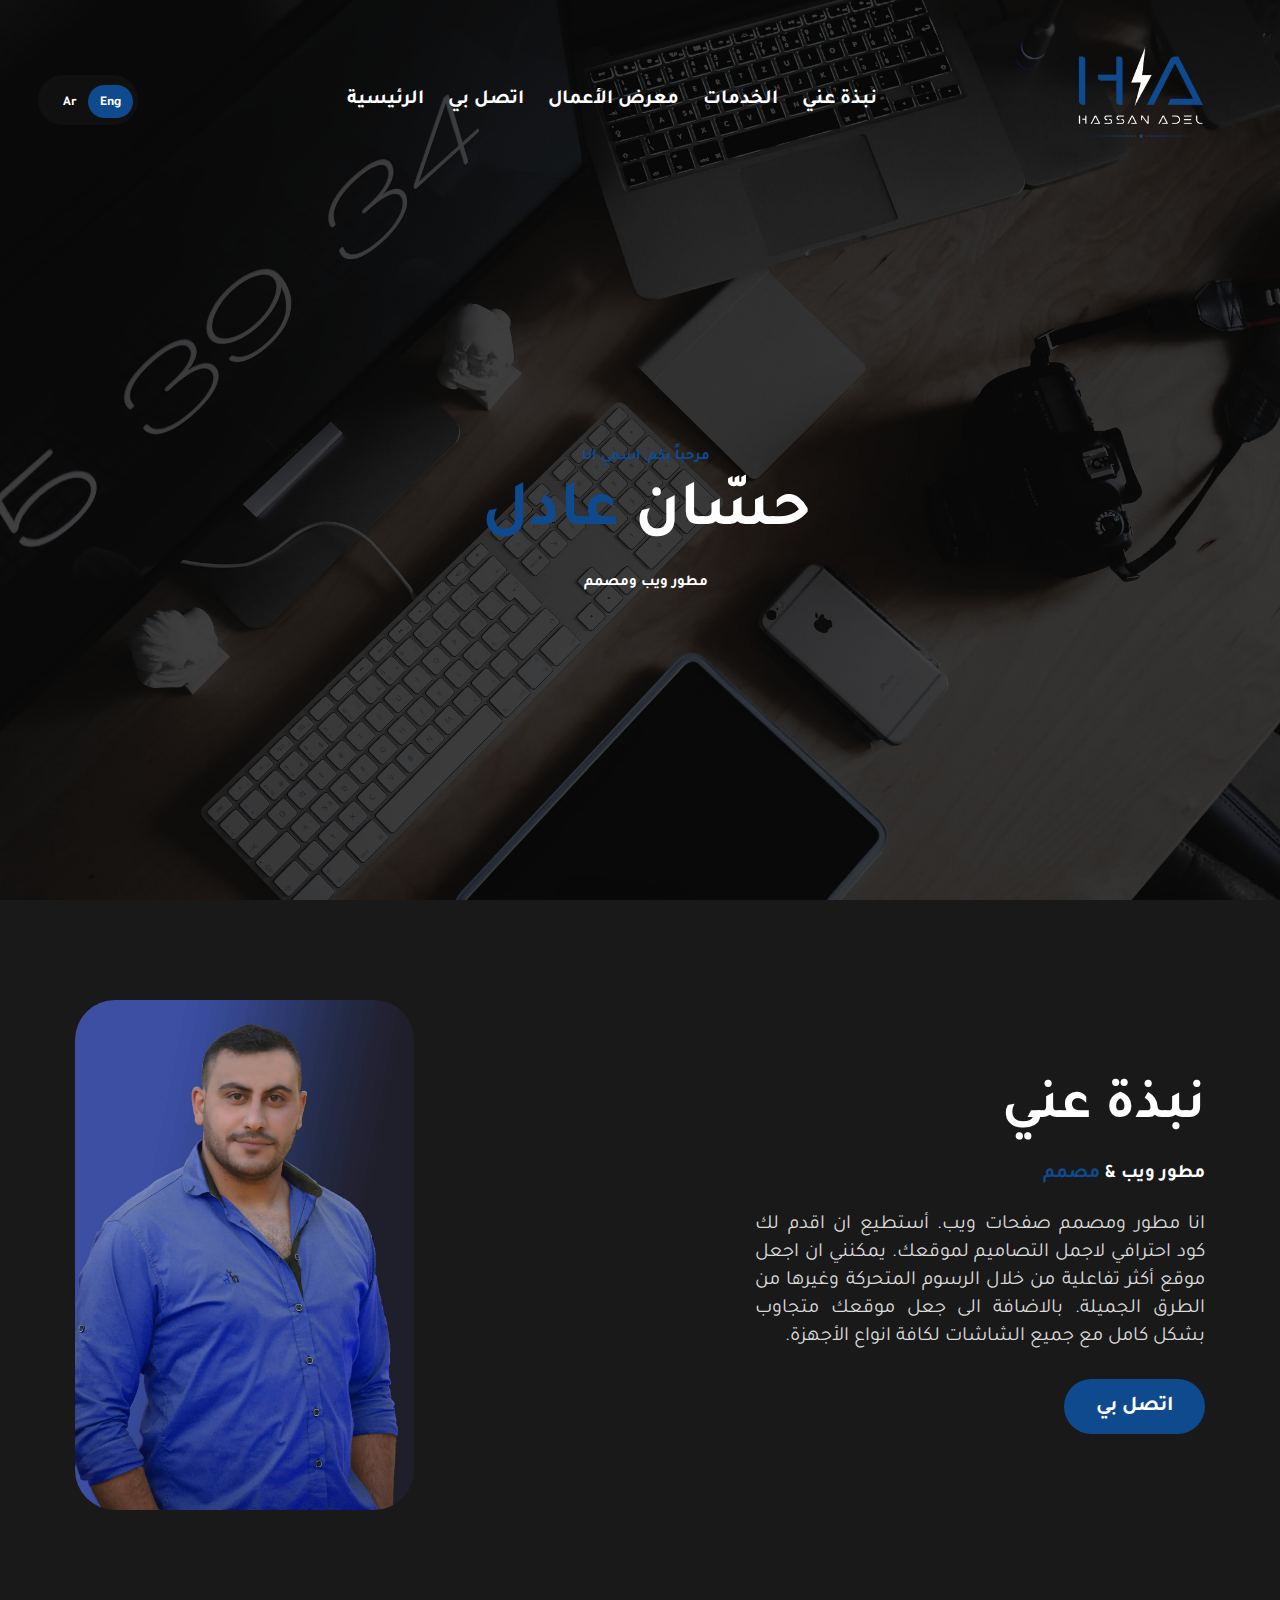
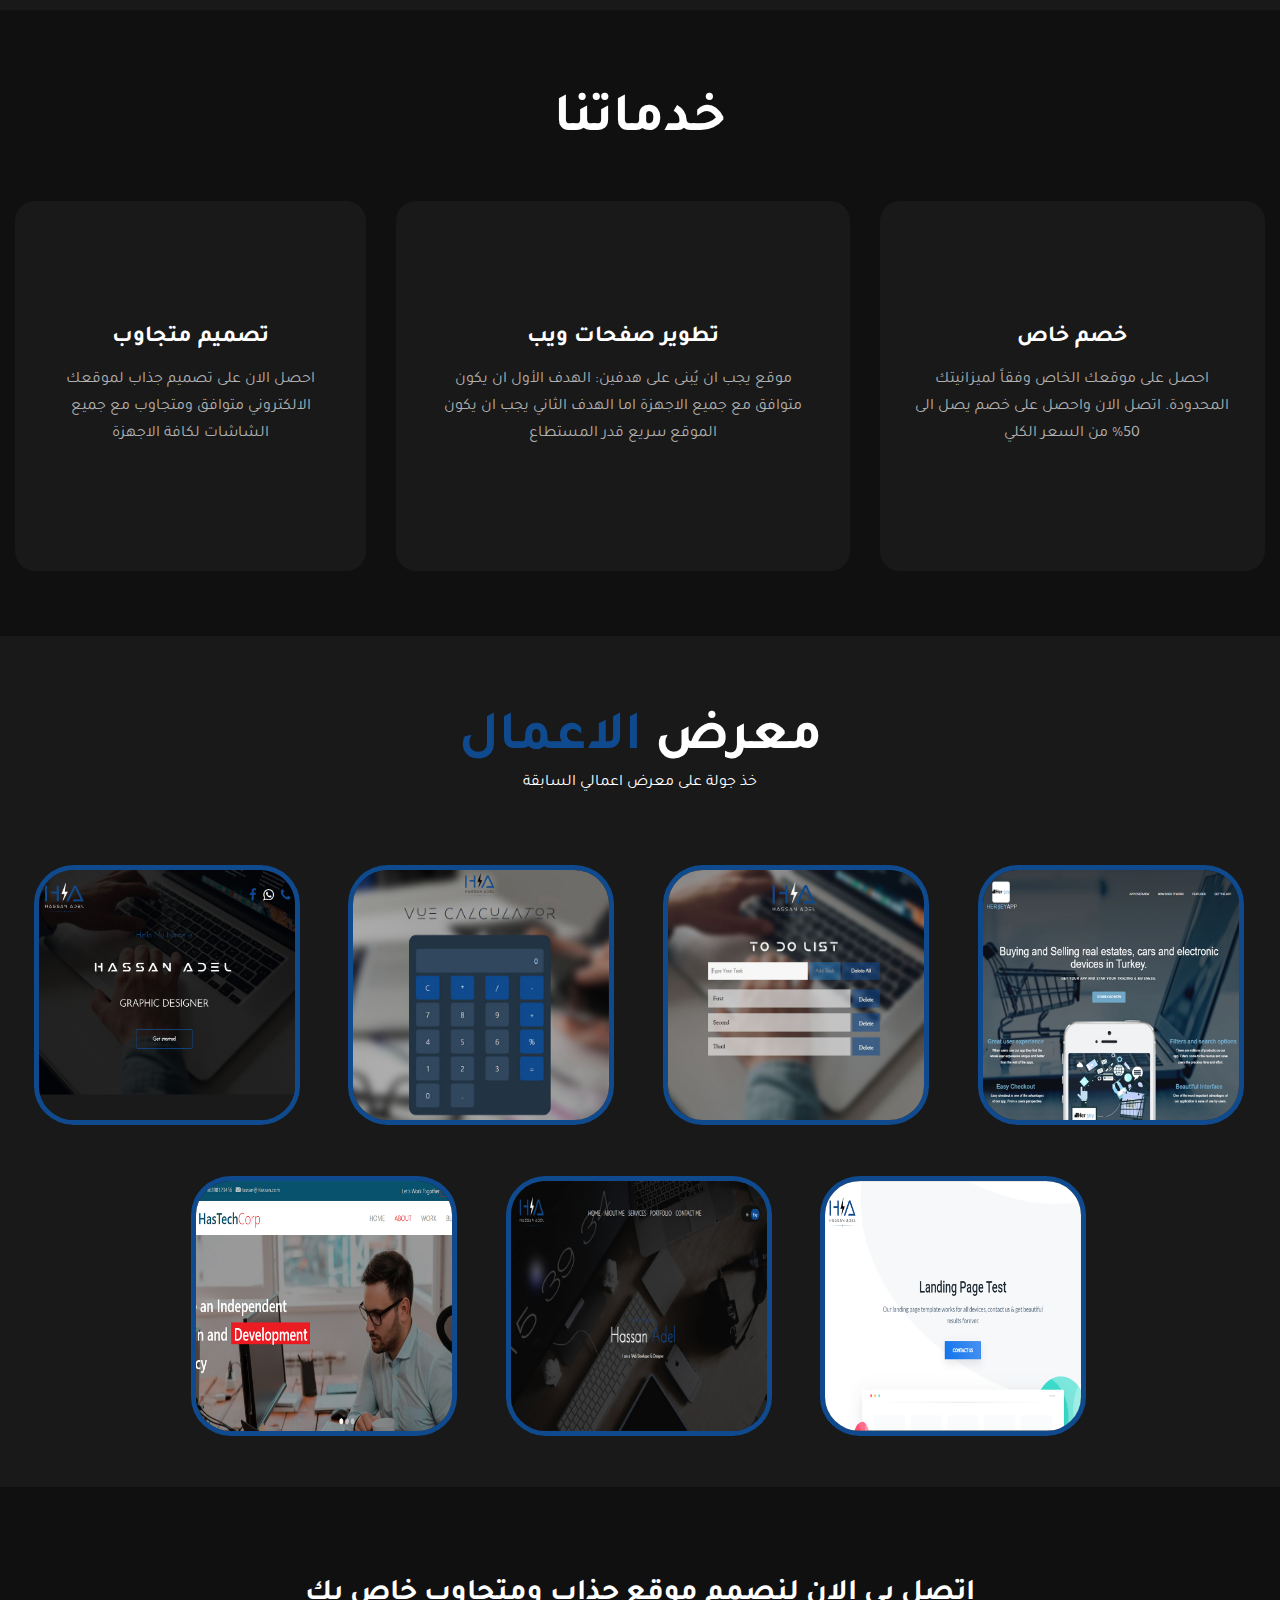
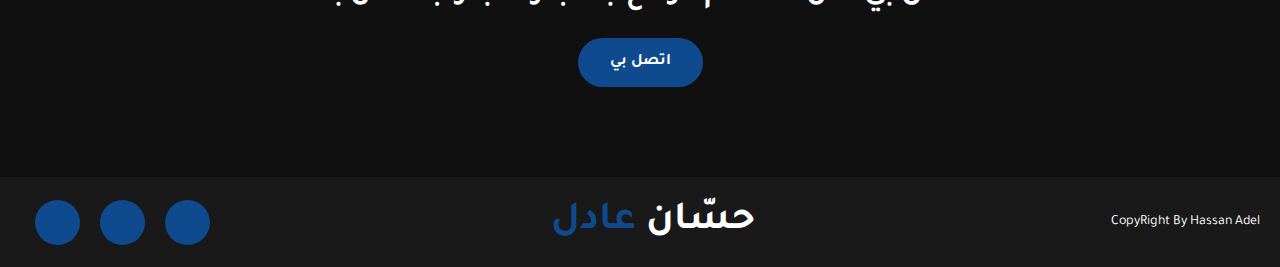
==== index ar.html @ 1bf3a761 "Deploy 1" ====
<!DOCTYPE html>
<html lang="en">

<head>
    <meta charset="UTF-8" />
    <meta http-equiv="X-UA-Compatible" content="IE=edge" />
    <meta name="viewport" content="width=device-width, initial-scale=1.0" />
    <link rel="icon" type="image/x-icon" href="./img/15.png" />
    <title>حسّان عادل</title>
    <link rel="stylesheet" href="css/main ar.css" />
    <link rel="stylesheet" href="https://cdnjs.cloudflare.com/ajax/libs/font-awesome/6.1.1/css/all.min.css" integrity="sha512-KfkfwYDsLkIlwQp6LFnl8zNdLGxu9YAA1QvwINks4PhcElQSvqcyVLLD9aMhXd13uQjoXtEKNosOWaZqXgel0g==" crossorigin="anonymous" referrerpolicy="no-referrer"
    />
    <link rel="preconnect" href="https://fonts.googleapis.com" />
    <link rel="preconnect" href="https://fonts.gstatic.com" crossorigin />
    <link href="https://fonts.googleapis.com/css2?family=Josefin+Sans:ital,wght@0,100;1,200&family=Oxanium:wght@800&display=swap" rel="stylesheet" />
    <link href="https://fonts.googleapis.com/css2?family=Amiri&family=Josefin+Sans:ital,wght@0,100;1,200&family=Oxanium:wght@800&display=swap" rel="stylesheet">
    <link href="https://fonts.googleapis.com/css2?family=Amiri&family=Josefin+Sans:ital,wght@0,100;1,200&family=Oxanium:wght@800&family=Tajawal:wght@200&display=swap" rel="stylesheet">
</head>

<body>
    <button class="upButton"><i class="fa-solid fa-angle-up"></i></button>
    <!---Start Navbar Section-->
    <div class="container">
        <!-- <img src="img/4.jpg"> -->
        <div class="con-img"></div>
        <div class="navbar">

        <!--Hovering-->
            <script>
                for (let i = 1; i <= 500; i++) {
                    let box = document.createElement("span");
                    document.querySelector(".container").appendChild(box);
                }
            </script>
            <nav class="nav ">
              <!--Language-->
              <span class="switch-lang wow fadeInDown" data-wow-delay="1s">
                <input type="checkbox" id="switcher" />
                <label for="switcher"></label>
              </span>
      
           <!--Laptop Menu-->
              <ul class="bar-menu hidden wow fadeInDown" data-wow-delay="1s">
                <li><a href="#">الرئيسية</a></li>
                <li><a href="#contact">اتصل بي</a></li>
                <li><a href="#portfolio">معرض الأعمال</a></li>
                <li><a href="#service">الخدمات</a></li>
                <li><a href="#about">نبذة عني</a></li>
              </ul>
      
              <!--Image-->
              <img src="./img/15.png" style="width: 150px;" alt="logo" class="wow fadeInDown " data-wow-delay="1s">
      
              <!--Menu Button-->
              <input type="checkbox" id="check" />
              <label for="check" class="checkbtn ">
             <i class="fa-solid fa-bars wow fadeInRight" data-wow-delay="1s"></i>
            </label>
      
            <!--Mobile Menu-->
            <ul class="bar-menu hidden2 wow fadeInDown" data-wow-delay="1s">
              <li><a href="#">الرئيسية</a></li>
              <li><a href="#contact">اتصل بي</a></li>
              <li><a href="#portfolio">معرض الأعمال</a></li>
              <li><a href="#service">الخدمات</a></li>
              <li><a href="#about">نبذة عني</a></li>
                <li>
                  <div class="social">
                    <a href="https://www.facebook.com/profile.php?id=100081664762786" target="_blank"><i
                        class="fa-brands fa-facebook-f"></i></a>
                    <a href="https://api.whatsapp.com/send?phone=963982578700 " target="_blank"><i
                        class="fa-brands fa-whatsapp"></i></a>
                    <a href="https://t.me/Hassan3886 "><i class="fa-brands fa-telegram"></i></a>
                  </div>
                </li>
              </ul>
            </nav>
      
            <div class="content">
                <h4>مرحباً بكم, اسمي انا</h4>
                <h1>حسّان <span>عادل</span></h1>
                <h3> مطور ويب ومصمم</h3>
            </div>
        </div>
    </div>
    <!--End Navbar Section-->
    <!--Start About Section-->
    <section class="about" id="about">
        <div class="main">
            <img src="img/about ar.jpeg   " alt="photo " />
            <div class="about-text">
                <h2>نبذة عني</h2>
                <h5>مطور ويب & <span>مصمم</span></h5>
                <p>
                    انا مطور ومصمم صفحات ويب. أستطيع ان اقدم لك كود احترافي لاجمل التصاميم لموقعك. يمكنني ان اجعل موقع أكثر تفاعلية من خلال الرسوم المتحركة وغيرها من الطرق الجميلة. بالاضافة الى جعل موقعك متجاوب بشكل كامل مع جميع الشاشات لكافة انواع الأجهزة.
                </p>
                <button type="button ">
                    <a href="https://t.me/Hassan3886" target="">اتصل بي</a>
                </button>
            </div>
        </div>
    </section>
    <!--End About Section-->
    <!--Start Service Section-->
    <div class="service" id="service">
        <div class="title">
            <h2>خدماتنا </h2>
        </div>
        <div class="box">
            <div class="card">
                <i class="fa-solid fa-mobile-screen"></i>
                <h5>تصميم متجاوب</h5>
                <div class="pra">
                    <p>
                        احصل الان على تصميم جذاب لموقعك الالكتروني متوافق ومتجاوب مع جميع الشاشات لكافة الاجهزة
                    </p>
                    <!-- <p style="text-align: center">
                        <a href="# " class="button">اقرأ المزيد</a>
                    </p> -->
                </div>
            </div>
            <div class="card">
                <i class="fa-solid fa-user"></i>
                <h5>تطوير صفحات ويب</h5>
                <div class="pra">
                    <p>
                        موقع يجب ان يُبنى على هدفين: الهدف الأول ان يكون متوافق مع جميع الاجهزة اما الهدف الثاني يجب ان يكون الموقع سريع قدر المستطاع </p>
                    <!-- <p style="text-align: center">
                        <a href="# " class="button">اقرأ المزيد</a>
                    </p> -->
                </div>
            </div>
            <div class="card">
                <i class="fa-solid fa-dollar-sign"></i>
                <h5>خصم خاص </h5>
                <div class="pra">
                    <p>
                        احصل على موقعك الخاص وفقاً لميزانيتك المحدودة. اتصل الان واحصل على خصم يصل الى 50% من السعر الكلي
                    </p>
                    <!-- <p style="text-align: center">
                        <a href="# " class="button">اقرأ المزيد</a>
                    </p> -->
                </div>
            </div>
        </div>
    </div>
    <!--End Service Section-->
    <!-- Start portfolio -->
    <div class="portfolio" id="portfolio">
        <div class="folio-container">
            <div class="main-heading">
                <h2>معرض <span>الاعمال</span></h2>
                <p>خذ جولة على معرض اعمالي السابقة</p>
            </div>

            <div class="imgs-container">
                <div class="folio-box">
                <div class="overlay"></div>
                <img src="img/a1.jpg" />
                <a href="https://hassanadel-47.github.io/GraphicPortfolio/" target="_blank" class="caption">
                  <!-- <a href="#">Hello</a> -->
                  <h4>My Garaphic Portfolio</h4>
                  <p><i class="fa-solid fa-heart"></i></p>
                </a>
              </div>
              <div class="folio-box">
                <img src="img/a2.jpg" />
                <div class="overlay"></div>
                <a href="https://stupendous-lollipop-8db41b.netlify.app/" target="_blank" class="caption">
                  <h4>Vue Calculator</h4>
                  <p><i class="fa-solid fa-heart"></i></p>
                </a>
              </div>
              <div class="folio-box">
                <img src="img/a3.png" />
                <div class="overlay"></div>
      
                <a href="https://idyllic-choux-43230e.netlify.app"  target="_blank" class="caption">
                  <h4>Vue To-Do List</h4>
                  <p><i class="fa-solid fa-heart"></i></p>
                </a>
              </div>
              <div class="folio-box">
                <div class="overlay"></div>
                <img src="img/a4.png" />
                <a href="https://hassanadel-47.github.io/HERSEYAPP/"target="_blank" class="caption">
                  <h4>HERSEYAPP Website</h4>
                  <p><i class="fa-solid fa-heart"></i></p>
                </a>
              </div>
              <div class="folio-box">
                <div class="overlay"></div>
                <img src="img/a5.jpg" />
                <a href="https://hassanadel-47.github.io/Bootstrap-Site/" target="_blank"class="caption">
                  <h4>Bootstrap Website</h4>
                  <p><i class="fa-solid fa-heart"></i></p>
                </a>
              </div>
              <div class="folio-box">
                <div class="overlay"></div>
                <img src="img/a7.jpg" />
                <a href="#" class="caption">
                  <h4>MY Web Portfolio</h4>
                  <p><i class="fa-solid fa-heart"></i></p>
                </a>
              </div>
              <div class="folio-box">
                <div class="overlay"></div>
                <img src="img/a6.png" />
                <a href="https://hassanadel-47.github.io/Landing_Page_One/" target="_blank"class="caption">
                  <h4>Landing Page</h4>
                  <p><i class="fa-solid fa-heart"></i></p>
                </a>
              </div>
           <!--   <div class="folio-box">
                <div class="overlay"></div>
                <img src="img/a8.png" />
                <a href="#" class="caption">
                  <h4>Instrucable Website</h4>
                  <p>Website</p>
                </a>
              </div> -->
            </div>
          </div>
          <!-- End portfolio -->
        <!--Start Contact ME Section-->
        <div class="contact-me" id="contact">
            <p>اتصل بي الان لنصمم موقع جذاب ومتجاوب خاص بك</p>
            <a href="https://t.me/Hassan3886 " target="_blank" class="button-two">اتصل بي</a
      >
    </div>
    <!--End Contact ME Section-->
    <!--Start footer Section-->
    <footer>
        <!-- <p>For More Information Please Contact Me:</p> -->
        <!-- <div class="socialicon"> -->
        <div class="social">
            <a
            href="https://www.facebook.com/profile.php?id=100081664762786"
            target="_blank"
            ><i class="fa-brands fa-facebook-f"></i
                ></a>
            <a href="https://api.whatsapp.com/send?phone=963982578700 " target="_blank"><i class="fa-brands fa-whatsapp"></i
                    ></a>
            <a href="https://t.me/Hassan3886 "><i class="fa-brands fa-telegram"></i
                        ></a>
        </div>
        <p class="Hassan">حسّان <span>عادل</span></p>
        <p class="end">
            CopyRight <span><i class="fa-solid fa-copyright"></i></span> By Hassan Adel
        </p>
        <!-- </div> -->
        </footer>
        <!--End footer Section-->
</body>
<script src="js/main.js"></script>

</html>
---- css/main ar.css ----
* {
  padding: 0;
  margin: 0;
  font-family: "Tajawal", sans-serif;
  box-shadow: border-box;
}

.loader-wrapper {
  width: 100%;
  height: 100%;
  position: absolute;
  top: 0;
  left: 0;
  background-color: #191919;
  display: flex;
  flex-direction: column;
  justify-content: center;
  align-items: center;
  align-content: center;
  z-index: 9999;
}
.loader {
  animation: zoom-in-zoom-out 10s infinite ease-in-out;
}

.loader-text {
  color: white;
  font-size: 40px;
  margin-top: -30px;
}
.loader img {
  display: inline-block;
  width: 250px;
  height: 250px;
  position: relative;
  background-image: url("/img/15.png");
  z-index: 9999;
}

@keyframes zoom-in-zoom-out {
  0% {
    transform: scale(1, 1);
  }
  50% {
    transform: scale(1.3, 1.3);
  }
  100% {
    transform: scale(1, 1);
  }
}
.upButton {
  width: 50px;
  height: 50px;
  position: fixed;
  color: white;
  background-color: #104a8e8f;
  border-radius: 30px;
  border: 1px solid rgba(206, 206, 206, 0.39);
  top: 75%;
  left: 85%;
  cursor: pointer;
  z-index: 5;
  display: none;
  transition: 0.5s;
}

.upButton:hover {
  transform: scale(1.1);
}

/* End Navbar Section */

.container {
  position: relative;
  width: 100%;
  height: 100vh;
  display: flex;
  justify-content: center;
  align-items: center;
  flex-wrap: wrap;
  background: url(../img/4.jpg);
  background-size: cover;
  background-position: center;
  overflow: hidden;
}

.container .con-img {
  background-image: url(../img/4.jpg);
  background-size: cover;
  background-position: center;
  background-attachment: fixed;
  width: 100vw;
  height: 100vh;
  position: absolute;
}

.container > span {
  width: 2vw;
  height: 4vh;
  position: relative;
  /* background-color: red; */
  padding: 10px;
  display: flex;
  justify-content: center;
  align-items: center;
}

.container > span:hover::before {
  display: block;
  transition: 0s;
  height: 75%;
  width: 75%;
  background-color: white;
  box-shadow: 0px 15px 0px blue;
  opacity: 1;
  z-index: 5;
  filter: blur(25px);
}

.container > span::before {
  content: "";
  filter: blur(50px);
  position: absolute;
  height: 150%;
  width: 150%;
  border-radius: 50%;
  transition: 2.5s;
}

.container .navbar {
  position: absolute;
  top: 0;
  width: 100vw;
  height: 100vh;
  background-size: cover;
  background-position: center;
}

.container .navbar .nav {
  display: flex;
  align-items: center;
  justify-content: space-between;
  padding-top: 25px;
  padding-left: 3%;
  padding-right: 5%;
}

.switch-lang {
  position: relative;
  width: 100px;
  height: 50px;
  border-radius: 25px;
  z-index: 3;
  cursor: pointer;
}

.switch-lang input {
  width: 100px;
  height: 50px;
  cursor: pointer;
  appearance: none;
  border-radius: 25px;
  background: #191919;
  outline: none;
}

.switch-lang input::before,
.switch-lang input::after {
  z-index: 11;
  position: absolute;
  top: 56%;
  transform: translateY(-50%);
  font-weight: bolder;
}

.switch-lang input::before {
  content: "Eng";
  right: 17px;
}

.switch-lang input::after {
  content: "Ar";
  left: 25px;
}

.switch-lang input:checked {
  background: #104a8e;
}

.switch-lang label {
  z-index: 10;
  position: absolute;
  top: 10px;
  bottom: 4px;
  border-radius: 20px;
}

.switch-lang input:checked::after,
.switch-lang input:checked::before {
  color: white;
  transition: color 0.5s;
}

.switch-lang input:checked + label {
  left: 10px;
  right: 45px;
  background-color: #101010;
  transition: left 0.5s, right 0.4s 0.2s;
  bottom: 7px;
}

.switch-lang input:not(:checked) {
  background: #101010;
  transition: background 0.4s;
}

.switch-lang input:not(:checked)::before {
  color: white;
  transition: color 0.5s;
}

.switch-lang input:not(:checked)::after {
  color: white;
  transition: color 0.5s 0.2s;
}

.switch-lang input:not(:checked) + label {
  left: 50px;
  right: 5px;
  background: #104a8e;
  transition: left 0.4s 0.2s, right 0.5s, background 0.35s;
  bottom: 7px;
}

.container .navbar .nav .logo {
  color: white;
  font-size: 35px;
  letter-spacing: 1px;
  cursor: pointer;
  z-index: 3;
}

.navbar .logo span {
  color: #104a8e;
}

.checkbtn {
  font-size: 30px;
  color: white;
  float: right;
  cursor: pointer;
  display: none;
  z-index: 9;
}

#check {
  display: none;
}

#check:checked ~ ul {
  left: 0;
}

.navbar .nav .bar-menu li {
  list-style-type: none;
  display: inline-block;
}

.navbar .nav .bar-menu li a {
  color: white;
  text-decoration: none;
  font-weight: bold;
  text-transform: uppercase;
  font-size: 15px;
}

.navbar .nav .bar-menu li a:hover {
  color: #104a8e;
  transition: 0.5s;
}
.navbar .nav .hidden li a {
  margin-left: 20px;
}
.container .social {
  display: none;
}

.navbar .content {
  width: 50%;
  height: 200px;
  display: flex;
  flex-direction: column;
  flex-direction: column;
  justify-content: center;
  align-self: center;
  text-align: center;
  position: relative;
  top: 30%;
  margin-left: 25%;
}

.navbar .content h1 {
  color: white;
  margin: 10px 0px 20px;
  font-size: 65px;
}

.navbar .content h1 span {
  color: #104a8e;
}

.navbar .content h3 {
  color: white;
  font-size: 17px;
  margin-bottom: 50px;
}

.navbar .content h4 {
  color: #104a8e;
  font-size: 17px;
}
.viewed div {
  font-size: 25px;
  color: white;
}
.viewed div span {
  color: #104a8e;
  font-weight: bold;
}

/* End Navbar Section */

/* Stat About Section */

.about {
  width: 100%;
  padding: 100px 0px;
  background-color: #191919;
  direction: rtl;
}

.about img {
  height: 80%;
  width: 30%;
  margin-right: 8%;
  border-radius: 40px;
}

.about-text {
  width: 550px;
}

.about .main {
  width: 1130px;
  max-width: 95%;
  margin: 0 auto;
  display: flex;
  align-items: center;
  justify-content: space-between;
  flex-direction: row-reverse;
}

.about-text h2 {
  color: white;
  font-size: 55px;
  text-transform: capitalize;
  margin-bottom: 20px;
}

.about-text h5 {
  color: white;
  letter-spacing: 2px;
  font-size: 19px;
  margin-bottom: 25px;
  text-transform: capitalize;
}

.about-text h5 span {
  color: #104a8e;
}

.about-text p {
  color: rgb(219 219 219);
  letter-spacing: 1px;
  line-height: 28px;
  font-size: 20px;
  margin-bottom: 28px;
  text-align: justify;
}

.about button {
  background-color: #104a8e;
  color: white;
  text-decoration: none;
  border: 2px solid transparent;
  font-weight: bold;
  padding: 13px 30px;
  border-radius: 30px;
  font-size: 21px;
  transition: 0.4s;
  cursor: pointer;
}

.about button a {
  color: white;
  text-decoration: none;
}

.about button:hover {
  background-color: #191919;
  border: 2px solid #104a8e;
  transform: scale(1.2);
}

/* End About Section */

/* Start Service Section */

.service {
  display: flex;
  flex-direction: column;
  flex-wrap: wrap;
  justify-content: center;
  align-items: center;
  background: #101010;
  width: 100%;
  padding: 50px 0px;
}

.title h2 {
  color: white;
  font-size: 55px;
  margin: 30px auto;
  text-align: center;
}

.title h2 span {
  color: #104a8e;
}

.box {
  display: flex;
  flex-direction: row;
  justify-content: center;
  min-height: 400px;
}

.card {
  padding: 20px 35px;
  display: flex;
  flex-direction: column;
  justify-content: center;
  align-items: center;
  background: #191919;
  border-radius: 20px;
  margin: 15px;
  position: relative;
  overflow: visible;
  text-align: center;
}

.card i {
  font-size: 50px;
  display: block;
  text-align: center;
  margin-bottom: 25px;
  color: #104a8e;
}

.card h5 {
  color: white;
  font-size: 23px;
  margin-bottom: 15px;
}

.pra p {
  color: rgb(177, 177, 177);
  font-size: 16px;
  line-height: 27px;
  margin-bottom: 25px;
}

.card .button {
  background-color: #104a8e;
  color: white;
  text-decoration: none;
  border: 2px solid transparent;
  font-weight: bold;
  padding: 13px 30px;
  border-radius: 30px;
  transition: 0.4s;
}

.card .button:hover {
  background-color: transparent;
  border: 2px solid #104a8e;
  cursor: pointer;
}

/* End Service Section */

/* Start portfolio */

.folio-container {
  background: #191919;
  display: flex;
  justify-content: center;
  flex-direction: column;
  align-items: center;
}

.folio-container .main-heading {
  display: flex;
  justify-content: center;
  flex-direction: column;
  align-items: center;
}

.folio-container h2 {
  margin-top: 8vh;
  color: white;
  font-size: 55px;
}

.folio-container h2 span {
  color: #104a8e;
}

.folio-container p {
  color: white;
  margin-bottom: 8vh;
}

.portfolio .imgs-container {
  display: flex;
  flex-wrap: wrap;
  flex-direction: row;
  background-color: #191919;
  justify-content: center;
  align-items: center;
}

.portfolio .imgs-container .folio-box {
  width: 100%;
  overflow: hidden;
  position: relative;
  display: flex;
  margin-right: 2%;
  margin-left: 1.8vw;
  margin-bottom: 4%;
  cursor: pointer;
  border-radius: 15%;
  border: 5px solid #104a8e;
  flex-wrap: nowrap;
  align-content: center;
  justify-content: center;
  align-items: center;
}

.portfolio .imgs-container .folio-box:hover {
  transition: 0.5s;
  box-shadow: 0 0 0px 0px #fff, 0 0 20px 10px #104a8e, 0 0 10px 8px white;
}

.portfolio .imgs-container .folio-box img {
  width: 100%;
  height: 250px;
  transition: 0.5s;
}

.portfolio .imgs-container .folio-box .caption {
  position: absolute;
  background-color: #1b1a1ada;
  color: white;
  width: 100%;
  height: 100%;
  transition: 0.8s;
  text-decoration: none;
  display: flex;
  flex-direction: column;
  align-content: center;
  justify-content: space-evenly;
  align-items: center;
  top: 100%;
}

.portfolio .imgs-container .folio-box:hover .caption p {
  font-size: 30px;
  color: #104a8e;
  opacity: 0.5;
}
.portfolio .imgs-container .folio-box .caption p {
  font-size: 30px;
  color: #104a8e;
  opacity: 0.5;
}
.portfolio .imgs-container .folio-box:hover .caption {
  display: flex;
  top: 0%;
}
.portfolio .imgs-container .folio-box:hover .caption h4 {
  font-size: 20px;
  color: white;
}

/* End portfolio */

/* Start Contact Me Section */

.contact-me {
  width: 100%;
  height: 290px;
  background: #101010;
  display: flex;
  align-items: center;
  flex-direction: column;
  justify-content: center;
}

.contact-me p {
  color: white;
  font-size: 30px;
  font-weight: bold;
  margin-bottom: 25px;
}

.contact-me .button-two {
  background-color: #104a8e;
  color: white;
  text-decoration: none;
  border: 2px solid transparent;
  font-weight: bold;
  padding: 13px 30px;
  border-radius: 30px;
  transition: 0.4s;
  cursor: pointer;
}

.contact-me .button-two:hover {
  background-color: #191919;
  border: 2px solid #104a8e;
  transform: scale(1.2);
}

/* End Contact Me Section */

/* Start Footer Section */

footer {
  position: relative;
  width: 100%;
  height: 10vh;
  background: #191919;
  display: flex;
  flex-direction: row;
  justify-content: space-between;
  align-content: space-between;
  align-items: center;
}

footer p:nth-child(1) {
  font-size: 55px;
  /* margin-bottom: 20px; */
  font-weight: bold;
  color: #104a8e;
}

footer p:nth-child(2) {
  color: white;
  /* font-size: 15px; */
  text-align: center;
  margin-right: 25px;
}

.social {
  display: flex;
  justify-content: center;
  margin-left: 25px;
}

.social a {
  width: 45px;
  height: 45px;
  display: flex;
  align-items: center;
  justify-content: center;
  background: #104a8e;
  border-radius: 50%;
  margin: 0px 10px;
  color: white;
  text-decoration: none;
  font-size: 20px;
}

.social a:hover {
  transform: scale(1.3);
  transition: 0.4s;
}

.socialicon {
  display: flex;
  height: 50px;
  flex-direction: row;
  margin-bottom: 40px;
}

.Hassan {
  font-size: 40px;
  font-weight: bold;
}

.Hassan span {
  color: #104a8e;
}

.end {
  color: white;
  font-size: 14px;
  margin-right: 20px;
}

.both {
  background-color: red;
  display: flex;
  flex-direction: column;
}

/* End Footer Section */

@media (min-width: 100px) {
  .navbar .content {
    width: 75%;
    margin-left: 13%;
  }
  .content h1 {
    font-size: 48px !important;
  }
  .content h4 {
    font-size: 18px !important;
  }
  .content h3 {
    font-size: 18px !important;
  }
}

@media (min-width: 858px) {
  /* Start navbar */
  .nav .bar-menu li a {
    font-size: 20px !important;
  }
  .content h4 {
    font-size: 15px !important;
  }
  .content h1 {
    font-size: 65px !important;
  }
  .content h3 {
    font-size: 15px !important;
  }
  /* End navbar */
}

@media (max-width: 976px) {
  .hidden {
    display: none;
  }
  .upButton {
    width: 35px;
    height: 35px;
    top: 85%;
    left: 75%;
  }
  /*Start navbar */
  .checkbtn {
    display: block;
  }
  .content {
    display: none;
  }
  .nav {
    z-index: 8;
  }
  .nav img {
    width: 125px !important;
  }
  .nav .bar-menu {
    position: absolute;
    width: 100%;
    height: 100%;
    background: rgba(16, 16, 16);
    top: 0px;
    left: -100%;
    display: flex;
    flex-direction: column;
    text-align: center;
    transition: all 1s;
    overflow: hidden;
    justify-content: space-evenly;
    z-index: 8;
  }
  .nav ul li {
    display: block;
    /* margin-bottom: 5%; */
  }
  .nav ul li a {
    font-size: 20px !important;
  }
  .nav .social {
    margin-bottom: 17px !important;
    margin-left: 8px !important;
  }
  /*Start About */
  .about {
    text-align: center;
  }
  .about .main {
    align-items: center;
    display: flex;
    flex-direction: column-reverse;
    flex-wrap: nowrap;
    justify-content: center;
    align-content: center;
  }
  .about img {
    width: 350px;
    margin-right: 0;
    margin-top: 20px;
  }
  .about h2 {
    font-size: 50px;
  }
  .about h5 {
    font-size: 26px;
  }
  .about p {
    font-size: 20px;
    text-align: justify;
  }
  .container .social {
    display: flex !important;
    justify-content: center;
    display: block;
  }
  /*End About */
  /* Start Service */
  .service {
    display: flex;
    flex-direction: column;
    text-align: center;
    justify-content: center;
    align-items: center;
    flex-flow: column;
  }
  .service .box {
    display: flex;
    justify-content: center;
    flex-direction: column;
  }
  .title h2 {
    font-size: 50px;
  }
  /* End Service */
  /* Start portfolio */

  /* End portfolio */
  /* Start Contact Me  */
  .contact-me p {
    font-size: 1.2rem;
    text-align: center;
  }
  /* End Contact Me  */
  /*start footer*/
  footer .social {
    margin-left: 0px !important;
  }
  .Hassan {
    display: none;
  }
  /*End footer*/
}

/*End navbar */
@media (min-width: 967px) {
  .hidden {
    display: block;
  }
  .hidden2 {
    display: none;
  }
}
@media (max-width: 500px) {
  .container .navbar .nav .logo {
    left: 30%;
  }
  .portfolio .imgs-container .folio-box:hover .caption {
    bottom: -80px !important;
  }
}

@media (max-width: 412px) {
  .portfolio .imgs-container .folio-box .caption h4 {
    font-size: 10px;
  }
  .portfolio .imgs-container .folio-box .caption p {
    font-size: 7px;
  }
}

@media (min-width: 100px) {
  .portfolio .imgs-container .folio-box {
    flex-basis: 70% !important;
  }
  .about-text {
    width: 350px;
  }
}

@media (min-width: 730px) {
  .portfolio .imgs-container .folio-box {
    flex-basis: 40% !important;
  }
  .about-text {
    width: 450px;
  }
}

@media (min-width: 850px) {
  .portfolio .imgs-container .folio-box {
    flex-basis: 28% !important;
  }
}

@media (min-width: 1100px) {
  .portfolio .imgs-container .folio-box {
    flex-basis: 20% !important;
  }
}
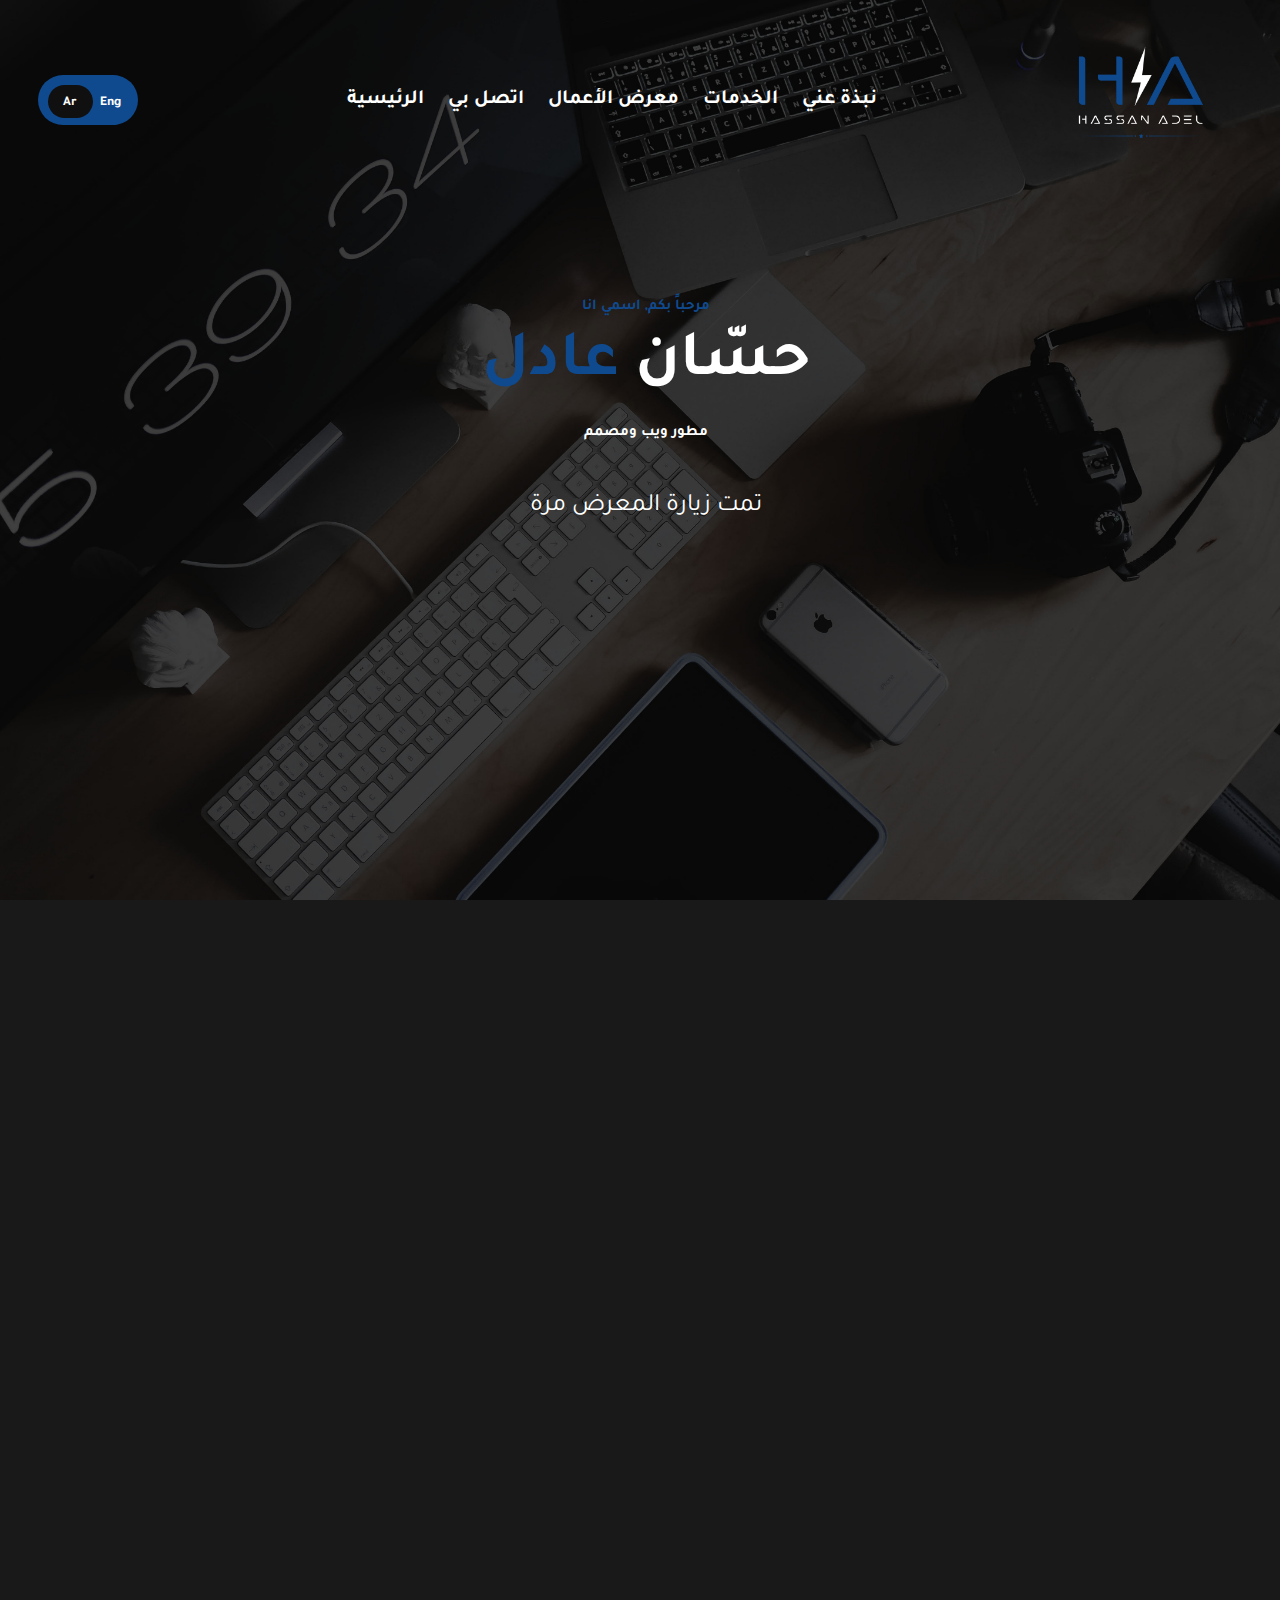
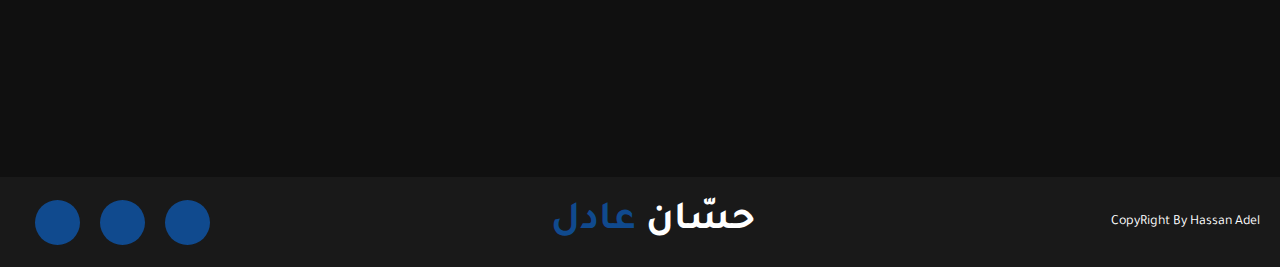
==== commit d21bbc0c: "Deploy 1" ====
--- a/index ar.html
+++ b/index ar.html
@@ -2,217 +2,250 @@
 <html lang="en">
 
 <head>
-    <meta charset="UTF-8" />
-    <meta http-equiv="X-UA-Compatible" content="IE=edge" />
-    <meta name="viewport" content="width=device-width, initial-scale=1.0" />
-    <link rel="icon" type="image/x-icon" href="./img/15.png" />
-    <title>حسّان عادل</title>
-    <link rel="stylesheet" href="css/main ar.css" />
-    <link rel="stylesheet" href="https://cdnjs.cloudflare.com/ajax/libs/font-awesome/6.1.1/css/all.min.css" integrity="sha512-KfkfwYDsLkIlwQp6LFnl8zNdLGxu9YAA1QvwINks4PhcElQSvqcyVLLD9aMhXd13uQjoXtEKNosOWaZqXgel0g==" crossorigin="anonymous" referrerpolicy="no-referrer"
-    />
-    <link rel="preconnect" href="https://fonts.googleapis.com" />
-    <link rel="preconnect" href="https://fonts.gstatic.com" crossorigin />
-    <link href="https://fonts.googleapis.com/css2?family=Josefin+Sans:ital,wght@0,100;1,200&family=Oxanium:wght@800&display=swap" rel="stylesheet" />
-    <link href="https://fonts.googleapis.com/css2?family=Amiri&family=Josefin+Sans:ital,wght@0,100;1,200&family=Oxanium:wght@800&display=swap" rel="stylesheet">
-    <link href="https://fonts.googleapis.com/css2?family=Amiri&family=Josefin+Sans:ital,wght@0,100;1,200&family=Oxanium:wght@800&family=Tajawal:wght@200&display=swap" rel="stylesheet">
+  <meta charset="UTF-8" />
+  <meta http-equiv="X-UA-Compatible" content="IE=edge" />
+  <meta name="viewport" content="width=device-width, initial-scale=1.0" />
+  <link rel="icon" type="image/x-icon" href="./img/15.png" />
+  <title>حسّان عادل</title>
+  <link rel="stylesheet" href="css/main ar.css" />
+  <link rel="stylesheet" href="https://cdnjs.cloudflare.com/ajax/libs/font-awesome/6.1.1/css/all.min.css"
+    integrity="sha512-KfkfwYDsLkIlwQp6LFnl8zNdLGxu9YAA1QvwINks4PhcElQSvqcyVLLD9aMhXd13uQjoXtEKNosOWaZqXgel0g=="
+    crossorigin="anonymous" referrerpolicy="no-referrer" />
+  <link rel="preconnect" href="https://fonts.googleapis.com" />
+  <link rel="preconnect" href="https://fonts.gstatic.com" crossorigin />
+  <link
+    href="https://fonts.googleapis.com/css2?family=Josefin+Sans:ital,wght@0,100;1,200&family=Oxanium:wght@800&display=swap"
+    rel="stylesheet" />
+  <link
+    href="https://fonts.googleapis.com/css2?family=Amiri&family=Josefin+Sans:ital,wght@0,100;1,200&family=Oxanium:wght@800&display=swap"
+    rel="stylesheet">
+  <link
+    href="https://fonts.googleapis.com/css2?family=Amiri&family=Josefin+Sans:ital,wght@0,100;1,200&family=Oxanium:wght@800&family=Tajawal:wght@200&display=swap"
+    rel="stylesheet">
+  <!-- animate -->
+  <link rel="stylesheet" href="css/animate.min.css" />
+ <!--Visits-->
+ <script async
+ src="https://api.countapi.xyz/hit/HassanWebPortfolio.com/15aa6e21-da98-4fc0-80da-c97039caed56?callback=websiteVisits"></script>
 </head>
 
 <body>
-    <button class="upButton"><i class="fa-solid fa-angle-up"></i></button>
-    <!---Start Navbar Section-->
-    <div class="container">
-        <!-- <img src="img/4.jpg"> -->
-        <div class="con-img"></div>
-        <div class="navbar">
-
-        <!--Hovering-->
-            <script>
-                for (let i = 1; i <= 500; i++) {
-                    let box = document.createElement("span");
-                    document.querySelector(".container").appendChild(box);
-                }
-            </script>
-            <nav class="nav ">
-              <!--Language-->
-              <span class="switch-lang wow fadeInDown" data-wow-delay="1s">
-                <input type="checkbox" id="switcher" />
-                <label for="switcher"></label>
-              </span>
-      
-           <!--Laptop Menu-->
-              <ul class="bar-menu hidden wow fadeInDown" data-wow-delay="1s">
-                <li><a href="#">الرئيسية</a></li>
-                <li><a href="#contact">اتصل بي</a></li>
-                <li><a href="#portfolio">معرض الأعمال</a></li>
-                <li><a href="#service">الخدمات</a></li>
-                <li><a href="#about">نبذة عني</a></li>
-              </ul>
-      
-              <!--Image-->
-              <img src="./img/15.png" style="width: 150px;" alt="logo" class="wow fadeInDown " data-wow-delay="1s">
-      
-              <!--Menu Button-->
-              <input type="checkbox" id="check" />
-              <label for="check" class="checkbtn ">
-             <i class="fa-solid fa-bars wow fadeInRight" data-wow-delay="1s"></i>
-            </label>
-      
-            <!--Mobile Menu-->
-            <ul class="bar-menu hidden2 wow fadeInDown" data-wow-delay="1s">
-              <li><a href="#">الرئيسية</a></li>
-              <li><a href="#contact">اتصل بي</a></li>
-              <li><a href="#portfolio">معرض الأعمال</a></li>
-              <li><a href="#service">الخدمات</a></li>
-              <li><a href="#about">نبذة عني</a></li>
-                <li>
-                  <div class="social">
-                    <a href="https://www.facebook.com/profile.php?id=100081664762786" target="_blank"><i
-                        class="fa-brands fa-facebook-f"></i></a>
-                    <a href="https://api.whatsapp.com/send?phone=963982578700 " target="_blank"><i
-                        class="fa-brands fa-whatsapp"></i></a>
-                    <a href="https://t.me/Hassan3886 "><i class="fa-brands fa-telegram"></i></a>
-                  </div>
-                </li>
-              </ul>
-            </nav>
-      
-            <div class="content">
-                <h4>مرحباً بكم, اسمي انا</h4>
-                <h1>حسّان <span>عادل</span></h1>
-                <h3> مطور ويب ومصمم</h3>
+  <!--To Top Button-->
+  <button class="upButton"><i class="fa-solid fa-angle-up"></i></button>
+
+  <!--Preloader-->
+  <div class="loader-wrapper">
+    <div class="loader"><img src="img/15.png" alt=""></div>
+    <div class="loader-text">... يتم تحضير معرض الأعمال </div>
+  </div>
+
+  <!---Start Navbar Section-->
+  <div class="container">
+    <div class="con-img"></div>
+    <div class="navbar">
+
+      <!--Hovering-->
+      <script>
+        for (let i = 1; i <= 500; i++) {
+          let box = document.createElement("span");
+          document.querySelector(".container").appendChild(box);
+        }
+      </script>
+
+      <nav class="nav ">
+
+        <!--Language-->
+        <span class="switch-lang wow fadeInDown" data-wow-delay="1s">
+          <input type="checkbox" id="switcher" value="bar" checked="">
+          <label for="switcher"></label>
+      </span>
+
+        <!--Laptop Menu-->
+        <ul class="bar-menu hidden wow fadeInDown" data-wow-delay="1s">
+          <li><a href="#">الرئيسية</a></li>
+          <li><a href="#contact">اتصل بي</a></li>
+          <li><a href="#portfolio">معرض الأعمال</a></li>
+          <li><a href="#service">الخدمات</a></li>
+          <li><a href="#about">نبذة عني</a></li>
+        </ul>
+
+        <!--Image-->
+        <img src="./img/15.png" style="width: 150px;" alt="logo" class="wow fadeInDown " data-wow-delay="1s">
+
+        <!--Menu Button-->
+        <input type="checkbox" id="check" />
+        <label for="check" class="checkbtn ">
+          <i class="fa-solid fa-bars wow fadeInRight" data-wow-delay="1s"></i>
+        </label>
+
+        <!--Mobile Menu-->
+        <ul class="bar-menu hidden2 wow fadeInDown" data-wow-delay="1s">
+          <li><a href="#">الرئيسية</a></li>
+          <li><a href="#contact">اتصل بي</a></li>
+          <li><a href="#portfolio">معرض الأعمال</a></li>
+          <li><a href="#service">الخدمات</a></li>
+          <li><a href="#about">نبذة عني</a></li>
+          <li>
+            <div class="social">
+              <a href="https://www.facebook.com/profile.php?id=100081664762786" target="_blank"><i
+                  class="fa-brands fa-facebook-f"></i></a>
+              <a href="https://api.whatsapp.com/send?phone=963982578700 " target="_blank"><i
+                  class="fa-brands fa-whatsapp"></i></a>
+              <a href="https://t.me/Hassan3886 "><i class="fa-brands fa-telegram"></i></a>
             </div>
-        </div>
-    </div>
-    <!--End Navbar Section-->
-    <!--Start About Section-->
-    <section class="about" id="about">
-        <div class="main">
-            <img src="img/about ar.jpeg   " alt="photo " />
-            <div class="about-text">
-                <h2>نبذة عني</h2>
-                <h5>مطور ويب & <span>مصمم</span></h5>
-                <p>
-                    انا مطور ومصمم صفحات ويب. أستطيع ان اقدم لك كود احترافي لاجمل التصاميم لموقعك. يمكنني ان اجعل موقع أكثر تفاعلية من خلال الرسوم المتحركة وغيرها من الطرق الجميلة. بالاضافة الى جعل موقعك متجاوب بشكل كامل مع جميع الشاشات لكافة انواع الأجهزة.
-                </p>
-                <button type="button ">
-                    <a href="https://t.me/Hassan3886" target="">اتصل بي</a>
-                </button>
-            </div>
-        </div>
-    </section>
-    <!--End About Section-->
-    <!--Start Service Section-->
-    <div class="service" id="service">
-        <div class="title">
-            <h2>خدماتنا </h2>
-        </div>
-        <div class="box">
-            <div class="card">
-                <i class="fa-solid fa-mobile-screen"></i>
-                <h5>تصميم متجاوب</h5>
-                <div class="pra">
-                    <p>
-                        احصل الان على تصميم جذاب لموقعك الالكتروني متوافق ومتجاوب مع جميع الشاشات لكافة الاجهزة
-                    </p>
-                    <!-- <p style="text-align: center">
+          </li>
+        </ul>
+      </nav>
+
+      <div class="content wow fadeIn" data-wow-delay="1.2s">
+        <h4>مرحباً بكم, اسمي انا</h4>
+        <h1>حسّان <span>عادل</span></h1>
+        <h3> مطور ويب ومصمم</h3>
+         <!--Visits-->
+         <div class="viewed fadeInUp wow" data-wow-delay="2s">
+           <div>
+          
+         تمت زيارة المعرض <span id="visits"></span> مرة 
+
+            <!-- <i class="fa fa-eye" aria-hidden="true"></i> -->
+          </div>
+        </div>
+      </div>
+    </div>
+  </div>
+  <!--End Navbar Section-->
+  <!--Start About Section-->
+  <section class="about" id="about">
+    <div class="main">
+      <img src="img/about ar.jpeg   " alt="photo " class="wow fadeInLeft" data-wow-delay="1s" />
+      <div class="about-text wow fadeInRight" data-wow-delay="1s">
+        <h2>نبذة عني</h2>
+        <h5>مطور ويب & <span>مصمم</span></h5>
+        <p>
+          انا مطور ومصمم صفحات ويب. أستطيع ان اقدم لك كود احترافي لاجمل التصاميم لموقعك. يمكنني ان اجعل موقع أكثر
+          تفاعلية من خلال الرسوم المتحركة وغيرها من الطرق الجميلة. بالاضافة الى جعل موقعك متجاوب بشكل كامل مع جميع
+          الشاشات لكافة انواع الأجهزة.
+        </p>
+        <button type="button ">
+          <a href="https://t.me/Hassan3886" target="">اتصل بي</a>
+        </button>
+      </div>
+    </div>
+  </section>
+  <!--End About Section-->
+  <!--Start Service Section-->
+  <div class="service" id="service">
+    <div class="title wow fadeIn" data-wow-delay="0.5s">
+      <h2>خدماتنا </h2>
+    </div>
+    <div class="box">
+      <div class="card wow fadeInLeft" data-wow-delay="1s">
+        <i class="fa-solid fa-mobile-screen"></i>
+        <h5>تصميم متجاوب</h5>
+        <div class="pra">
+          <p>
+            احصل الان على تصميم جذاب لموقعك الالكتروني متوافق ومتجاوب مع جميع الشاشات لكافة الاجهزة
+          </p>
+          <!-- <p style="text-align: center">
                         <a href="# " class="button">اقرأ المزيد</a>
                     </p> -->
-                </div>
-            </div>
-            <div class="card">
-                <i class="fa-solid fa-user"></i>
-                <h5>تطوير صفحات ويب</h5>
-                <div class="pra">
-                    <p>
-                        موقع يجب ان يُبنى على هدفين: الهدف الأول ان يكون متوافق مع جميع الاجهزة اما الهدف الثاني يجب ان يكون الموقع سريع قدر المستطاع </p>
-                    <!-- <p style="text-align: center">
+        </div>
+      </div>
+      <div class="card wow fadeInDown" data-wow-delay="1s">
+        <i class="fa-solid fa-user"></i>
+        <h5>تطوير صفحات ويب</h5>
+        <div class="pra">
+          <p>
+            موقع يجب ان يُبنى على هدفين: الهدف الأول ان يكون متوافق مع جميع الاجهزة اما الهدف الثاني يجب ان يكون الموقع
+            سريع قدر المستطاع </p>
+          <!-- <p style="text-align: center">
                         <a href="# " class="button">اقرأ المزيد</a>
                     </p> -->
-                </div>
-            </div>
-            <div class="card">
-                <i class="fa-solid fa-dollar-sign"></i>
-                <h5>خصم خاص </h5>
-                <div class="pra">
-                    <p>
-                        احصل على موقعك الخاص وفقاً لميزانيتك المحدودة. اتصل الان واحصل على خصم يصل الى 50% من السعر الكلي
-                    </p>
-                    <!-- <p style="text-align: center">
+        </div>
+      </div>
+      <div class="card wow fadeInRight" data-wow-delay="1s">
+        <i class="fa-solid fa-dollar-sign"></i>
+        <h5>خصم خاص </h5>
+        <div class="pra">
+          <p>
+            احصل على موقعك الخاص وفقاً لميزانيتك المحدودة. اتصل الان واحصل على خصم يصل الى 50% من السعر الكلي
+          </p>
+          <!-- <p style="text-align: center">
                         <a href="# " class="button">اقرأ المزيد</a>
                     </p> -->
-                </div>
-            </div>
-        </div>
-    </div>
-    <!--End Service Section-->
-    <!-- Start portfolio -->
-    <div class="portfolio" id="portfolio">
-        <div class="folio-container">
-            <div class="main-heading">
-                <h2>معرض <span>الاعمال</span></h2>
-                <p>خذ جولة على معرض اعمالي السابقة</p>
-            </div>
-
-            <div class="imgs-container">
-                <div class="folio-box">
-                <div class="overlay"></div>
-                <img src="img/a1.jpg" />
-                <a href="https://hassanadel-47.github.io/GraphicPortfolio/" target="_blank" class="caption">
-                  <!-- <a href="#">Hello</a> -->
-                  <h4>My Garaphic Portfolio</h4>
-                  <p><i class="fa-solid fa-heart"></i></p>
-                </a>
-              </div>
-              <div class="folio-box">
-                <img src="img/a2.jpg" />
-                <div class="overlay"></div>
-                <a href="https://stupendous-lollipop-8db41b.netlify.app/" target="_blank" class="caption">
-                  <h4>Vue Calculator</h4>
-                  <p><i class="fa-solid fa-heart"></i></p>
-                </a>
-              </div>
-              <div class="folio-box">
-                <img src="img/a3.png" />
-                <div class="overlay"></div>
-      
-                <a href="https://idyllic-choux-43230e.netlify.app"  target="_blank" class="caption">
-                  <h4>Vue To-Do List</h4>
-                  <p><i class="fa-solid fa-heart"></i></p>
-                </a>
-              </div>
-              <div class="folio-box">
-                <div class="overlay"></div>
-                <img src="img/a4.png" />
-                <a href="https://hassanadel-47.github.io/HERSEYAPP/"target="_blank" class="caption">
-                  <h4>HERSEYAPP Website</h4>
-                  <p><i class="fa-solid fa-heart"></i></p>
-                </a>
-              </div>
-              <div class="folio-box">
-                <div class="overlay"></div>
-                <img src="img/a5.jpg" />
-                <a href="https://hassanadel-47.github.io/Bootstrap-Site/" target="_blank"class="caption">
-                  <h4>Bootstrap Website</h4>
-                  <p><i class="fa-solid fa-heart"></i></p>
-                </a>
-              </div>
-              <div class="folio-box">
-                <div class="overlay"></div>
-                <img src="img/a7.jpg" />
-                <a href="#" class="caption">
-                  <h4>MY Web Portfolio</h4>
-                  <p><i class="fa-solid fa-heart"></i></p>
-                </a>
-              </div>
-              <div class="folio-box">
-                <div class="overlay"></div>
-                <img src="img/a6.png" />
-                <a href="https://hassanadel-47.github.io/Landing_Page_One/" target="_blank"class="caption">
-                  <h4>Landing Page</h4>
-                  <p><i class="fa-solid fa-heart"></i></p>
-                </a>
-              </div>
-           <!--   <div class="folio-box">
+        </div>
+      </div>
+    </div>
+  </div>
+  <!--End Service Section-->
+  <!-- Start portfolio -->
+  <div class="portfolio" id="portfolio">
+    <div class="folio-container">
+      <div class="main-heading wow fadeIn" data-wow-delay="0.5s">
+        <h2>معرض <span>الاعمال</span></h2>
+        <p>خذ جولة على معرض اعمالي السابقة</p>
+      </div>
+
+      <div class="imgs-container">
+        <div class="folio-box wow fadeInLeft" data-wow-delay="1s">
+          <div class="overlay"></div>
+          <img src="img/a1.jpg" />
+          <a href="https://hassanadel-47.github.io/GraphicPortfolio/" target="_blank" class="caption">
+            <!-- <a href="#">Hello</a> -->
+            <h4>My Garaphic Portfolio</h4>
+            <p><i class="fa-solid fa-heart"></i></p>
+          </a>
+        </div>
+        <div class="folio-box wow fadeInDown" data-wow-delay="1s">
+          <img src="img/a2.jpg" />
+          <div class="overlay"></div>
+          <a href="https://stupendous-lollipop-8db41b.netlify.app/" target="_blank" class="caption">
+            <h4>Vue Calculator</h4>
+            <p><i class="fa-solid fa-heart"></i></p>
+          </a>
+        </div>
+        <div class="folio-box wow fadeInDown" data-wow-delay="1s">
+          <img src="img/a3.png" />
+          <div class="overlay"></div>
+
+          <a href="https://idyllic-choux-43230e.netlify.app" target="_blank" class="caption">
+            <h4>Vue To-Do List</h4>
+            <p><i class="fa-solid fa-heart"></i></p>
+          </a>
+        </div>
+        <div class="folio-box wow fadeInRight" data-wow-delay="1s">
+          <div class="overlay"></div>
+          <img src="img/a4.png" />
+          <a href="https://hassanadel-47.github.io/HERSEYAPP/" target="_blank" class="caption">
+            <h4>HERSEYAPP Website</h4>
+            <p><i class="fa-solid fa-heart"></i></p>
+          </a>
+        </div>
+        <div class="folio-box wow fadeInLeft" data-wow-delay="1s">
+          <div class="overlay"></div>
+          <img src="img/a5.jpg" />
+          <a href="https://hassanadel-47.github.io/Bootstrap-Site/" target="_blank" class="caption">
+            <h4>Bootstrap Website</h4>
+            <p><i class="fa-solid fa-heart"></i></p>
+          </a>
+        </div>
+        <div class="folio-box wow fadeInUp" data-wow-delay="1s">
+          <div class="overlay"></div>
+          <img src="img/a7.jpg" />
+          <a href="#" class="caption">
+            <h4>MY Web Portfolio</h4>
+            <p><i class="fa-solid fa-heart"></i></p>
+          </a>
+        </div>
+        <div class="folio-box wow fadeInRight" data-wow-delay="1s">
+          <div class="overlay"></div>
+          <img src="img/a6.png" />
+          <a href="https://hassanadel-47.github.io/Landing_Page_One/" target="_blank" class="caption">
+            <h4>Landing Page</h4>
+            <p><i class="fa-solid fa-heart"></i></p>
+          </a>
+        </div>
+        <!--   <div class="folio-box">
                 <div class="overlay"></div>
                 <img src="img/a8.png" />
                 <a href="#" class="caption">
@@ -220,39 +253,48 @@
                   <p>Website</p>
                 </a>
               </div> -->
-            </div>
-          </div>
-          <!-- End portfolio -->
-        <!--Start Contact ME Section-->
-        <div class="contact-me" id="contact">
-            <p>اتصل بي الان لنصمم موقع جذاب ومتجاوب خاص بك</p>
-            <a href="https://t.me/Hassan3886 " target="_blank" class="button-two">اتصل بي</a
-      >
+      </div>
+    </div>
+    <!-- End portfolio -->
+    <!--Start Contact ME Section-->
+    <div class="contact-me " id="contact">
+      <p class="folio-box wow fadeInDown" data-wow-delay="1s">اتصل بي الان لنصمم موقع جذاب ومتجاوب خاص بك</p>
+      <a  href="https://t.me/Hassan3886 " target="_blank" class="button-two folio-box wow fadeInUp" data-wow-delay="1s">اتصل بي</a>
     </div>
     <!--End Contact ME Section-->
     <!--Start footer Section-->
     <footer>
-        <!-- <p>For More Information Please Contact Me:</p> -->
-        <!-- <div class="socialicon"> -->
-        <div class="social">
-            <a
-            href="https://www.facebook.com/profile.php?id=100081664762786"
-            target="_blank"
-            ><i class="fa-brands fa-facebook-f"></i
-                ></a>
-            <a href="https://api.whatsapp.com/send?phone=963982578700 " target="_blank"><i class="fa-brands fa-whatsapp"></i
-                    ></a>
-            <a href="https://t.me/Hassan3886 "><i class="fa-brands fa-telegram"></i
-                        ></a>
-        </div>
-        <p class="Hassan">حسّان <span>عادل</span></p>
-        <p class="end">
-            CopyRight <span><i class="fa-solid fa-copyright"></i></span> By Hassan Adel
-        </p>
-        <!-- </div> -->
-        </footer>
-        <!--End footer Section-->
+      <!-- <p>For More Information Please Contact Me:</p> -->
+      <!-- <div class="socialicon"> -->
+      <div class="social">
+        <a href="https://www.facebook.com/profile.php?id=100081664762786" target="_blank"><i
+            class="fa-brands fa-facebook-f"></i></a>
+        <a href="https://api.whatsapp.com/send?phone=963982578700 " target="_blank"><i
+            class="fa-brands fa-whatsapp"></i></a>
+        <a href="https://t.me/Hassan3886 "><i class="fa-brands fa-telegram"></i></a>
+      </div>
+      <p class="Hassan">حسّان <span>عادل</span></p>
+      <p class="end">
+        CopyRight <span><i class="fa-solid fa-copyright"></i></span> By Hassan Adel
+      </p>
+      <!-- </div> -->
+    </footer>
+    <!--End footer Section-->
 </body>
-<script src="js/main.js"></script>
+
+    <!-- jQuery -->
+    <script src="js/jquery.js"></script>
+    <!-- fullpage -->
+    <script src="js/jquery.fullPage.js"></script>
+    <!-- smoothScroll -->
+    <script src="js/smoothscroll.js"></script>
+    <!-- wow -->
+    <script src="js/wow.min.js"></script>
+    <!-- text rotater -->
+    <script src="js/jquery.simple-text-rotator.js"></script>
+    <!-- custom -->
+    <script src="js/custom.js"></script>
+    <!--Main-->
+    <script src="js/main.js"></script>
 
 </html>--- a/css/main ar.css
+++ b/css/main ar.css
@@ -17,7 +17,7 @@
   justify-content: center;
   align-items: center;
   align-content: center;
-  z-index: 9999;
+  z-index: 99999;
 }
 .loader {
   animation: zoom-in-zoom-out 10s infinite ease-in-out;
@@ -66,6 +66,11 @@
 
 .upButton:hover {
   transform: scale(1.1);
+}
+
+.nav img {
+  z-index: 3;
+  cursor: pointer;
 }
 
 /* End Navbar Section */
@@ -278,6 +283,11 @@
   color: #104a8e;
   transition: 0.5s;
 }
+
+.hidden {
+  z-index: 5;
+}
+
 .navbar .nav .hidden li a {
   margin-left: 20px;
 }
@@ -295,7 +305,7 @@
   align-self: center;
   text-align: center;
   position: relative;
-  top: 30%;
+  top: 15%;
   margin-left: 25%;
 }
 
@@ -796,7 +806,7 @@
     transition: all 1s;
     overflow: hidden;
     justify-content: space-evenly;
-    z-index: 8;
+    z-index: 3;
   }
   .nav ul li {
     display: block;
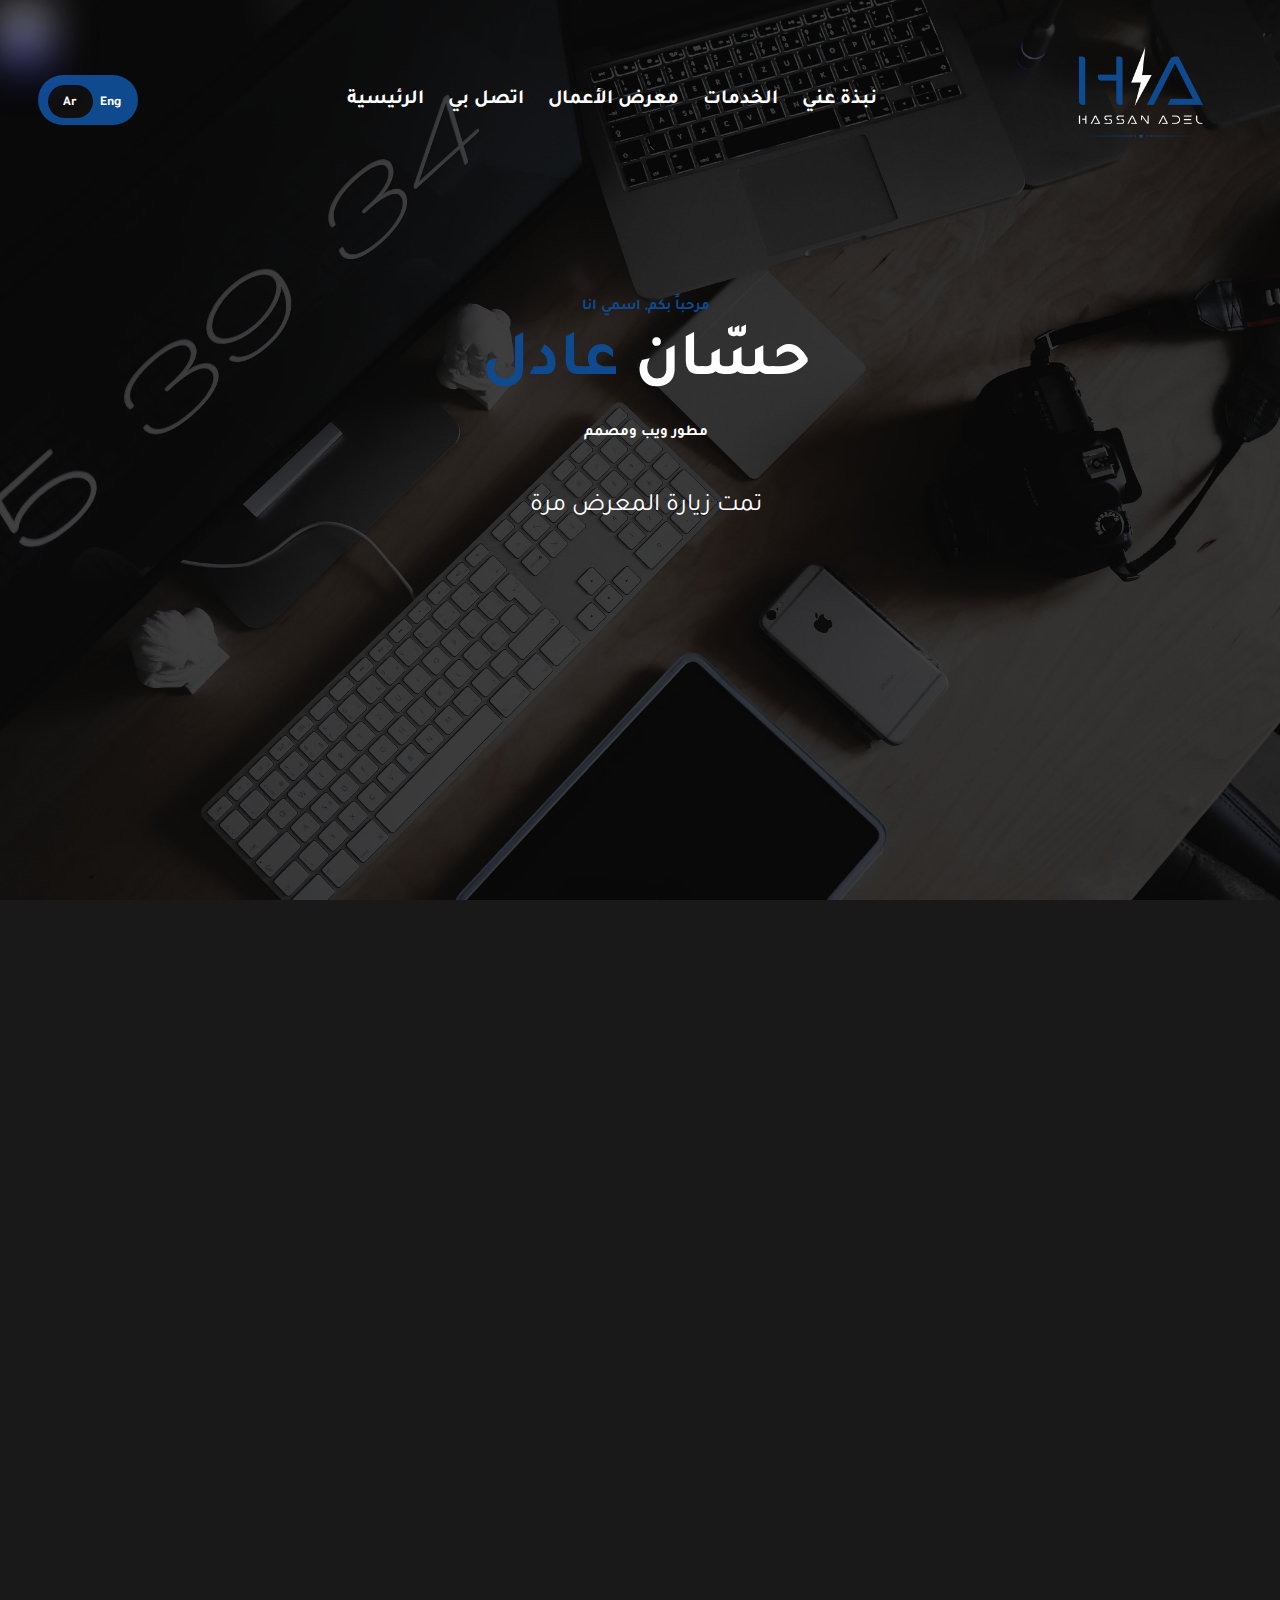
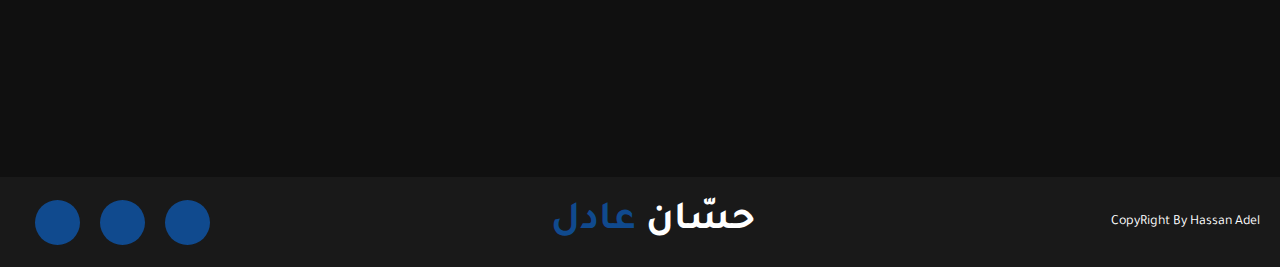
==== commit 71830e37: "Deploy 1" ====
--- a/index ar.html
+++ b/index ar.html
@@ -245,27 +245,20 @@
             <p><i class="fa-solid fa-heart"></i></p>
           </a>
         </div>
-        <!--   <div class="folio-box">
-                <div class="overlay"></div>
-                <img src="img/a8.png" />
-                <a href="#" class="caption">
-                  <h4>Instrucable Website</h4>
-                  <p>Website</p>
-                </a>
-              </div> -->
+
       </div>
     </div>
     <!-- End portfolio -->
+
     <!--Start Contact ME Section-->
     <div class="contact-me " id="contact">
       <p class="folio-box wow fadeInDown" data-wow-delay="1s">اتصل بي الان لنصمم موقع جذاب ومتجاوب خاص بك</p>
       <a  href="https://t.me/Hassan3886 " target="_blank" class="button-two folio-box wow fadeInUp" data-wow-delay="1s">اتصل بي</a>
     </div>
     <!--End Contact ME Section-->
+
     <!--Start footer Section-->
     <footer>
-      <!-- <p>For More Information Please Contact Me:</p> -->
-      <!-- <div class="socialicon"> -->
       <div class="social">
         <a href="https://www.facebook.com/profile.php?id=100081664762786" target="_blank"><i
             class="fa-brands fa-facebook-f"></i></a>
--- a/css/main ar.css
+++ b/css/main ar.css
@@ -25,7 +25,7 @@
 
 .loader-text {
   color: white;
-  font-size: 40px;
+  font-size: 15px;
   margin-top: -30px;
 }
 .loader img {
@@ -279,7 +279,7 @@
   font-size: 15px;
 }
 
-.navbar .nav .bar-menu li a:hover {
+.navbaar .contr .nav .bar-menu li a:hover {
   color: #104a8e;
   transition: 0.5s;
 }
@@ -792,6 +792,7 @@
   }
   .nav img {
     width: 125px !important;
+    margin-right: 10%;
   }
   .nav .bar-menu {
     position: absolute;
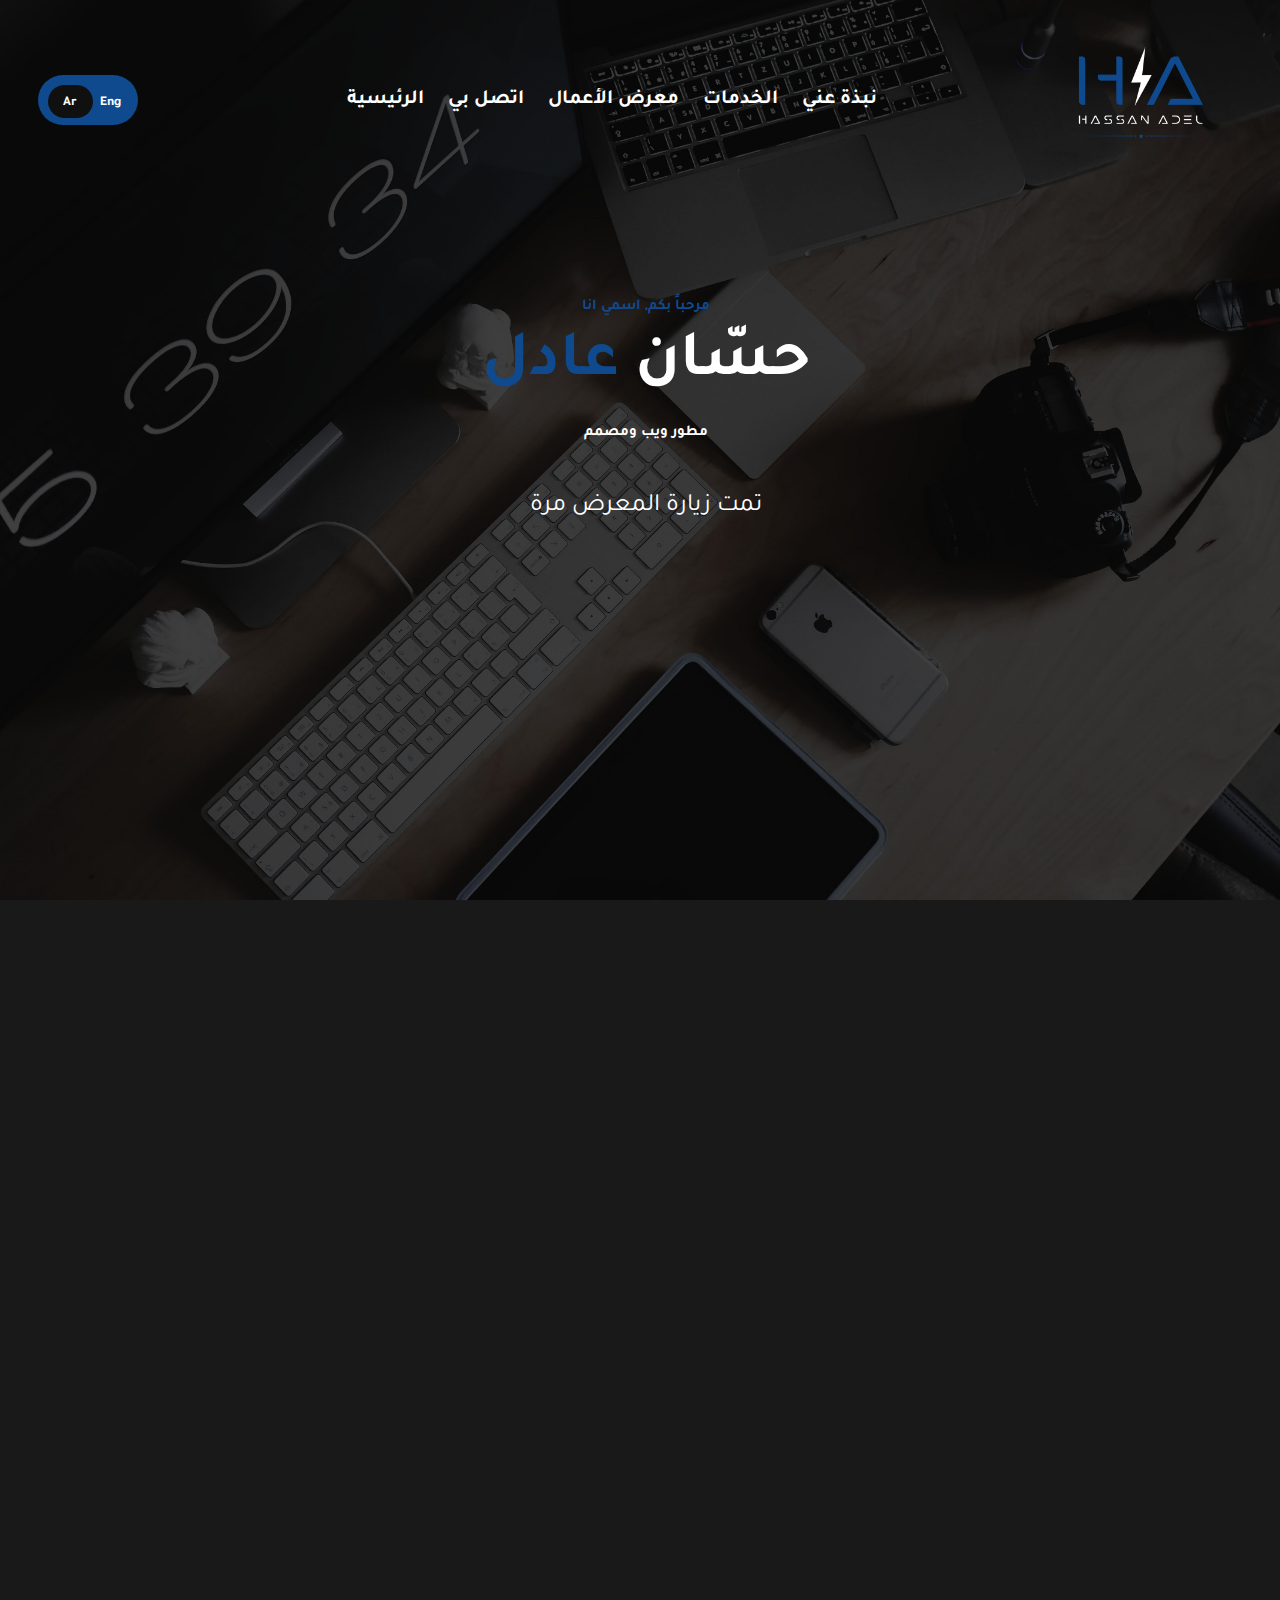
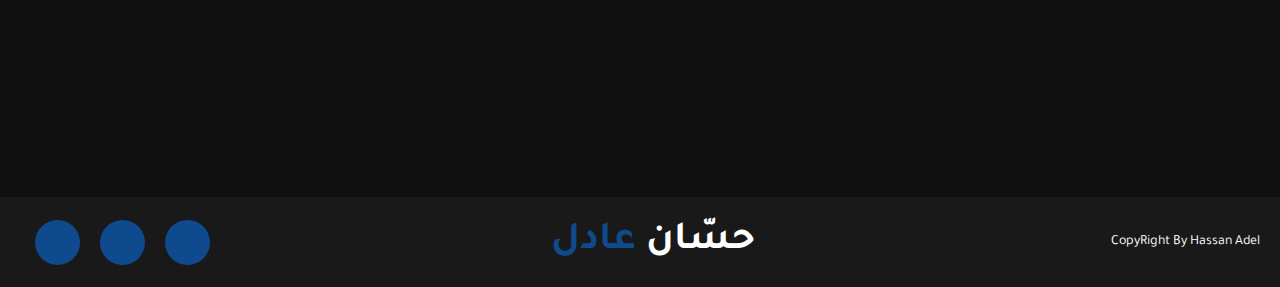
==== commit 511fdd32: "add" ====
--- a/index ar.html
+++ b/index ar.html
@@ -24,9 +24,9 @@
     rel="stylesheet">
   <!-- animate -->
   <link rel="stylesheet" href="css/animate.min.css" />
- <!--Visits-->
- <script async
- src="https://api.countapi.xyz/hit/HassanWebPortfolio.com/15aa6e21-da98-4fc0-80da-c97039caed56?callback=websiteVisits"></script>
+  <!--Visits-->
+  <script async
+    src="https://api.countapi.xyz/hit/HassanWebPortfolio.com/15aa6e21-da98-4fc0-80da-c97039caed56?callback=websiteVisits"></script>
 </head>
 
 <body>
@@ -58,7 +58,7 @@
         <span class="switch-lang wow fadeInDown" data-wow-delay="1s">
           <input type="checkbox" id="switcher" value="bar" checked="">
           <label for="switcher"></label>
-      </span>
+        </span>
 
         <!--Laptop Menu-->
         <ul class="bar-menu hidden wow fadeInDown" data-wow-delay="1s">
@@ -101,11 +101,11 @@
         <h4>مرحباً بكم, اسمي انا</h4>
         <h1>حسّان <span>عادل</span></h1>
         <h3> مطور ويب ومصمم</h3>
-         <!--Visits-->
-         <div class="viewed fadeInUp wow" data-wow-delay="2s">
-           <div>
-          
-         تمت زيارة المعرض <span id="visits"></span> مرة 
+        <!--Visits-->
+        <div class="viewed fadeInUp wow" data-wow-delay="2s">
+          <div>
+
+            تمت زيارة المعرض <span id="visits"></span> مرة
 
             <!-- <i class="fa fa-eye" aria-hidden="true"></i> -->
           </div>
@@ -187,64 +187,61 @@
       </div>
 
       <div class="imgs-container">
-        <div class="folio-box wow fadeInLeft" data-wow-delay="1s">
-          <div class="overlay"></div>
-          <img src="img/a1.jpg" />
-          <a href="https://hassanadel-47.github.io/GraphicPortfolio/" target="_blank" class="caption">
-            <!-- <a href="#">Hello</a> -->
-            <h4>My Garaphic Portfolio</h4>
-            <p><i class="fa-solid fa-heart"></i></p>
-          </a>
-        </div>
-        <div class="folio-box wow fadeInDown" data-wow-delay="1s">
-          <img src="img/a2.jpg" />
-          <div class="overlay"></div>
-          <a href="https://stupendous-lollipop-8db41b.netlify.app/" target="_blank" class="caption">
-            <h4>Vue Calculator</h4>
-            <p><i class="fa-solid fa-heart"></i></p>
-          </a>
-        </div>
-        <div class="folio-box wow fadeInDown" data-wow-delay="1s">
-          <img src="img/a3.png" />
-          <div class="overlay"></div>
-
-          <a href="https://idyllic-choux-43230e.netlify.app" target="_blank" class="caption">
-            <h4>Vue To-Do List</h4>
-            <p><i class="fa-solid fa-heart"></i></p>
-          </a>
-        </div>
-        <div class="folio-box wow fadeInRight" data-wow-delay="1s">
-          <div class="overlay"></div>
-          <img src="img/a4.png" />
-          <a href="https://hassanadel-47.github.io/HERSEYAPP/" target="_blank" class="caption">
-            <h4>HERSEYAPP Website</h4>
-            <p><i class="fa-solid fa-heart"></i></p>
-          </a>
-        </div>
-        <div class="folio-box wow fadeInLeft" data-wow-delay="1s">
-          <div class="overlay"></div>
-          <img src="img/a5.jpg" />
-          <a href="https://hassanadel-47.github.io/Bootstrap-Site/" target="_blank" class="caption">
-            <h4>Bootstrap Website</h4>
-            <p><i class="fa-solid fa-heart"></i></p>
-          </a>
-        </div>
-        <div class="folio-box wow fadeInUp" data-wow-delay="1s">
-          <div class="overlay"></div>
-          <img src="img/a7.jpg" />
-          <a href="#" class="caption">
-            <h4>MY Web Portfolio</h4>
-            <p><i class="fa-solid fa-heart"></i></p>
-          </a>
-        </div>
-        <div class="folio-box wow fadeInRight" data-wow-delay="1s">
-          <div class="overlay"></div>
-          <img src="img/a6.png" />
-          <a href="https://hassanadel-47.github.io/Landing_Page_One/" target="_blank" class="caption">
-            <h4>Landing Page</h4>
-            <p><i class="fa-solid fa-heart"></i></p>
-          </a>
-        </div>
+        <script>
+          var links = [
+            "https://hassanadel-47.github.io/GraphicPortfolio/",
+            "https://stupendous-lollipop-8db41b.netlify.app/",
+            "https://hassanadel-47.github.io/HERSEYAPP/",
+            "https://hassanadel-47.github.io/Bootstrap-Site/",
+            "https://hassanadel-47.github.io/Landing_Page_One/",
+            "https://hassanadel-47.github.io/React-Todo-List/",
+            "https://hassanadel-47.github.io/Fake-API-Store/",
+            "https://hassanadel-47.github.io/Crud-With-Redux/",
+          ];
+          var title = [
+            "My Garaphic Portfolio",
+            "Vue Calculator",
+            "HERSEYAPP Website",
+            "Bootstrap Website",
+            "MY Web Portfolio",
+            "Landing Page",
+            "React Todo List",
+            "Fake API Store",
+            "React CRUD With Redux",
+          ];
+          var imgs = [
+            "img/a1.jpg",
+            "img/a2.jpg",
+            "img/a4.png",
+            "img/a5.jpg",
+            "img/a7.jpg",
+            "img/a6.png",
+            "img/a8.jpg",
+            "img/a9.jpg",
+            "img/a10.jpg",
+          ];
+          for (i = 0; i < links.length; i++) {
+            let imgs_container = document.querySelector(".imgs-container")
+            let folio_box = document.createElement("div")
+            let overlay = document.createElement("div")
+            let img = document.createElement("img")
+            let h4 = document.createElement("h4")
+            let a = document.createElement("a")
+            a.href = links[i]
+            a.target = "_blank"
+            imgs_container.classList.add('imgs-container')
+            folio_box.classList.add("folio-box", "wow", "fadeIn")
+            a.classList.add("caption")
+            img.src = imgs[i]
+            h4.innerHTML = title[i]
+            overlay.classList.add("overlay")
+            imgs_container.append(folio_box)
+            folio_box.append(overlay)
+            folio_box.append(img)
+            folio_box.append(a)
+            a.append(h4)
+          }
+        </script>
 
       </div>
     </div>
@@ -253,7 +250,8 @@
     <!--Start Contact ME Section-->
     <div class="contact-me " id="contact">
       <p class="folio-box wow fadeInDown" data-wow-delay="1s">اتصل بي الان لنصمم موقع جذاب ومتجاوب خاص بك</p>
-      <a  href="https://t.me/Hassan3886 " target="_blank" class="button-two folio-box wow fadeInUp" data-wow-delay="1s">اتصل بي</a>
+      <a href="https://t.me/Hassan3886 " target="_blank" class="button-two folio-box wow fadeInUp"
+        data-wow-delay="1s">اتصل بي</a>
     </div>
     <!--End Contact ME Section-->
 
@@ -275,19 +273,19 @@
     <!--End footer Section-->
 </body>
 
-    <!-- jQuery -->
-    <script src="js/jquery.js"></script>
-    <!-- fullpage -->
-    <script src="js/jquery.fullPage.js"></script>
-    <!-- smoothScroll -->
-    <script src="js/smoothscroll.js"></script>
-    <!-- wow -->
-    <script src="js/wow.min.js"></script>
-    <!-- text rotater -->
-    <script src="js/jquery.simple-text-rotator.js"></script>
-    <!-- custom -->
-    <script src="js/custom.js"></script>
-    <!--Main-->
-    <script src="js/main.js"></script>
+<!-- jQuery -->
+<script src="js/jquery.js"></script>
+<!-- fullpage -->
+<script src="js/jquery.fullPage.js"></script>
+<!-- smoothScroll -->
+<script src="js/smoothscroll.js"></script>
+<!-- wow -->
+<script src="js/wow.min.js"></script>
+<!-- text rotater -->
+<script src="js/jquery.simple-text-rotator.js"></script>
+<!-- custom -->
+<script src="js/custom.js"></script>
+<!--Main-->
+<script src="js/main.js"></script>
 
 </html>--- a/css/main ar.css
+++ b/css/main ar.css
@@ -366,7 +366,7 @@
   margin: 0 auto;
   display: flex;
   align-items: center;
-  justify-content: space-between;
+  justify-content: space-around;
   flex-direction: row-reverse;
 }
 
@@ -547,6 +547,7 @@
   flex-direction: row;
   background-color: #191919;
   justify-content: center;
+  margin-top: 20px;
   align-items: center;
 }
 
@@ -872,7 +873,17 @@
   }
   /* End Service */
   /* Start portfolio */
-
+  .portfolio .imgs-container .folio-box .caption {
+    top: 0;
+    opacity: 0.1;
+  }
+
+  .portfolio .imgs-container .folio-box .caption h4 {
+    display: none;
+  }
+  .portfolio .imgs-container .folio-box .caption p {
+    display: none;
+  }
   /* End portfolio */
   /* Start Contact Me  */
   .contact-me p {
@@ -908,15 +919,6 @@
   }
 }
 
-@media (max-width: 412px) {
-  .portfolio .imgs-container .folio-box .caption h4 {
-    font-size: 10px;
-  }
-  .portfolio .imgs-container .folio-box .caption p {
-    font-size: 7px;
-  }
-}
-
 @media (min-width: 100px) {
   .portfolio .imgs-container .folio-box {
     flex-basis: 70% !important;
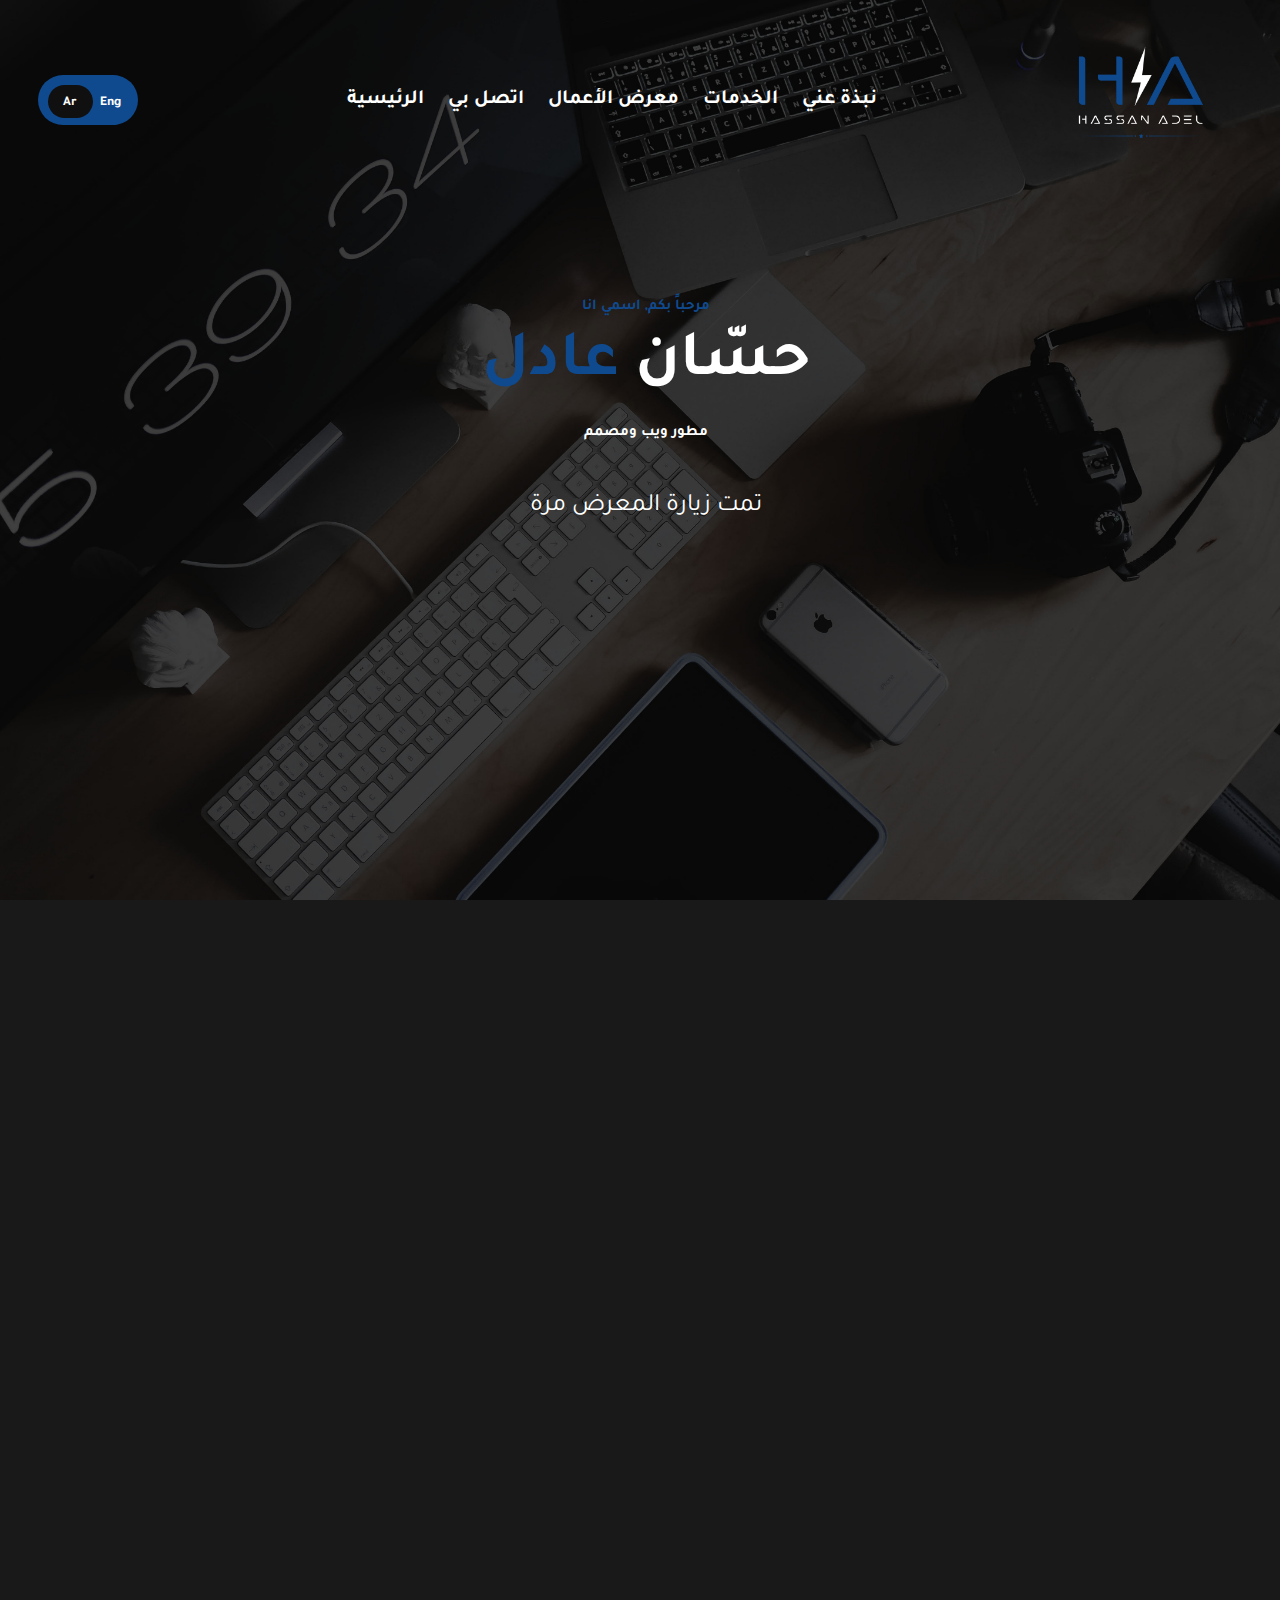
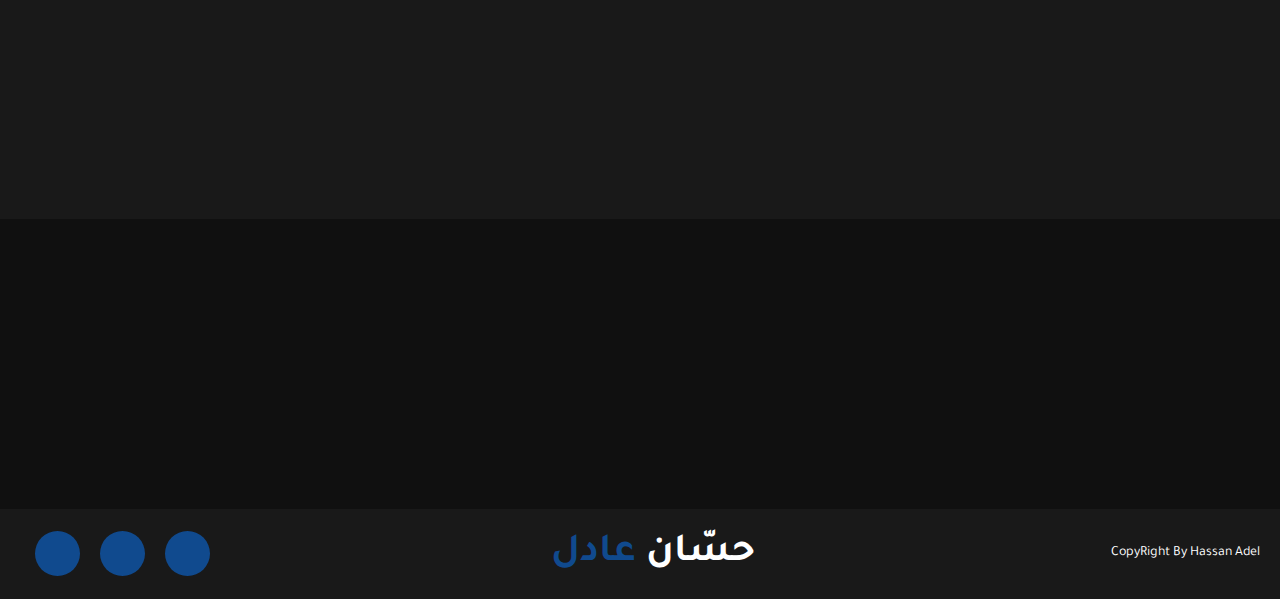
==== commit e888d01e: "add" ====
--- a/index ar.html
+++ b/index ar.html
@@ -190,6 +190,9 @@
         <script>
           var links = [
             "https://hassanadel-47.github.io/GraphicPortfolio/",
+            // "https://qaflah.net/",
+            "https://binfarnas.net/",
+            "http://mbkschool.net/",
             "https://stupendous-lollipop-8db41b.netlify.app/",
             "https://hassanadel-47.github.io/HERSEYAPP/",
             "https://hassanadel-47.github.io/Bootstrap-Site/",
@@ -200,25 +203,29 @@
           ];
           var title = [
             "My Garaphic Portfolio",
+            // "Qaflah Logistics",
+            "Binfarnas (Vue with nuxt Js)",
+            "Mbkschool (Vue with nuxt Js)",
             "Vue Calculator",
             "HERSEYAPP Website",
             "Bootstrap Website",
-            "MY Web Portfolio",
             "Landing Page",
             "React Todo List",
-            "Fake API Store",
+            "React Store with API",
             "React CRUD With Redux",
           ];
           var imgs = [
-            "img/a1.jpg",
-            "img/a2.jpg",
-            "img/a4.png",
-            "img/a5.jpg",
-            "img/a7.jpg",
-            "img/a6.png",
-            "img/a8.jpg",
-            "img/a9.jpg",
-            "img/a10.jpg",
+            "img/Garaphic_Portfolio.jpg",
+            // "img/b1.jpg",
+            "img/Binfarnas.jpg",
+            "img/Mbkschool.jpg",
+            "img/Vue_Calculator.jpg",
+            "img/HERSEYAPP.png",
+            "img/Bootstrap.jpg",
+            "img/Landing_Page.png",
+            "img/CRUD_With_Redux.jpg",
+            "img/React_Store.jpg",
+            "img/React_Todo_List.jpg",
           ];
           for (i = 0; i < links.length; i++) {
             let imgs_container = document.querySelector(".imgs-container")
